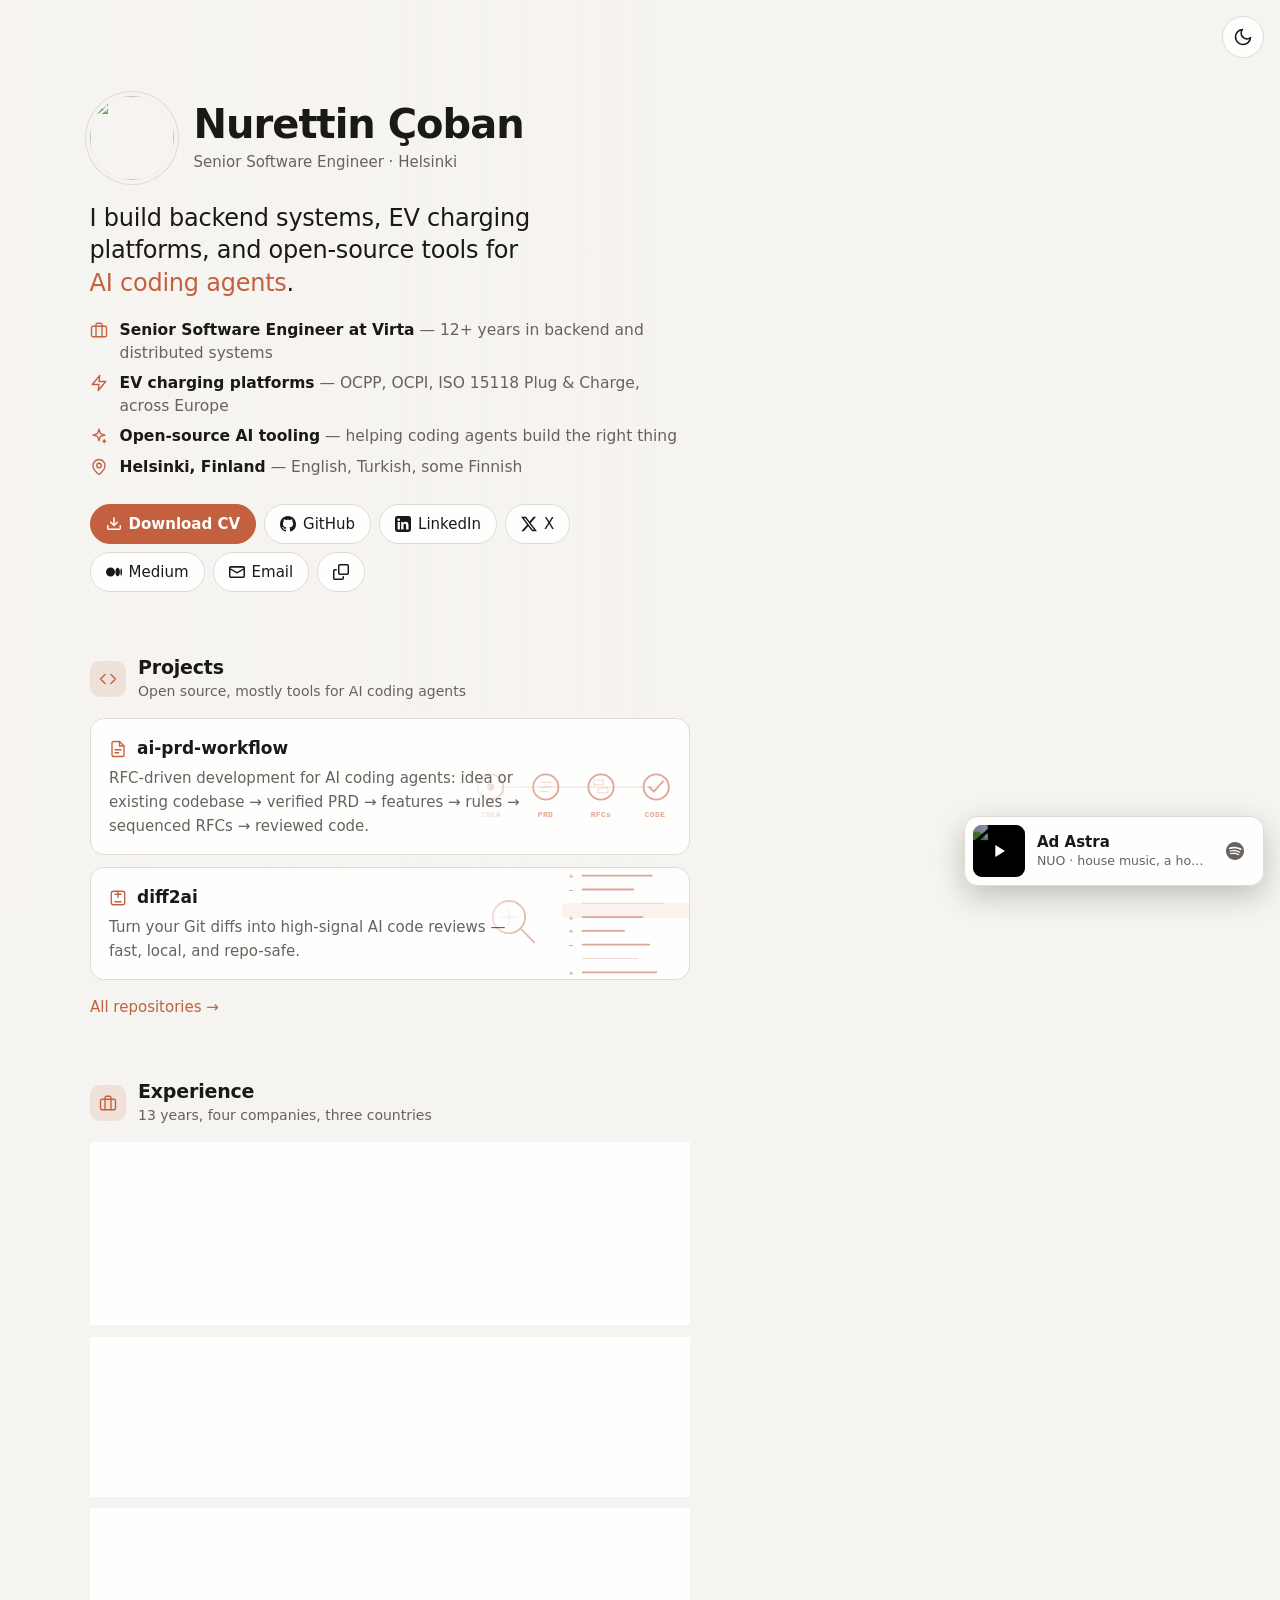
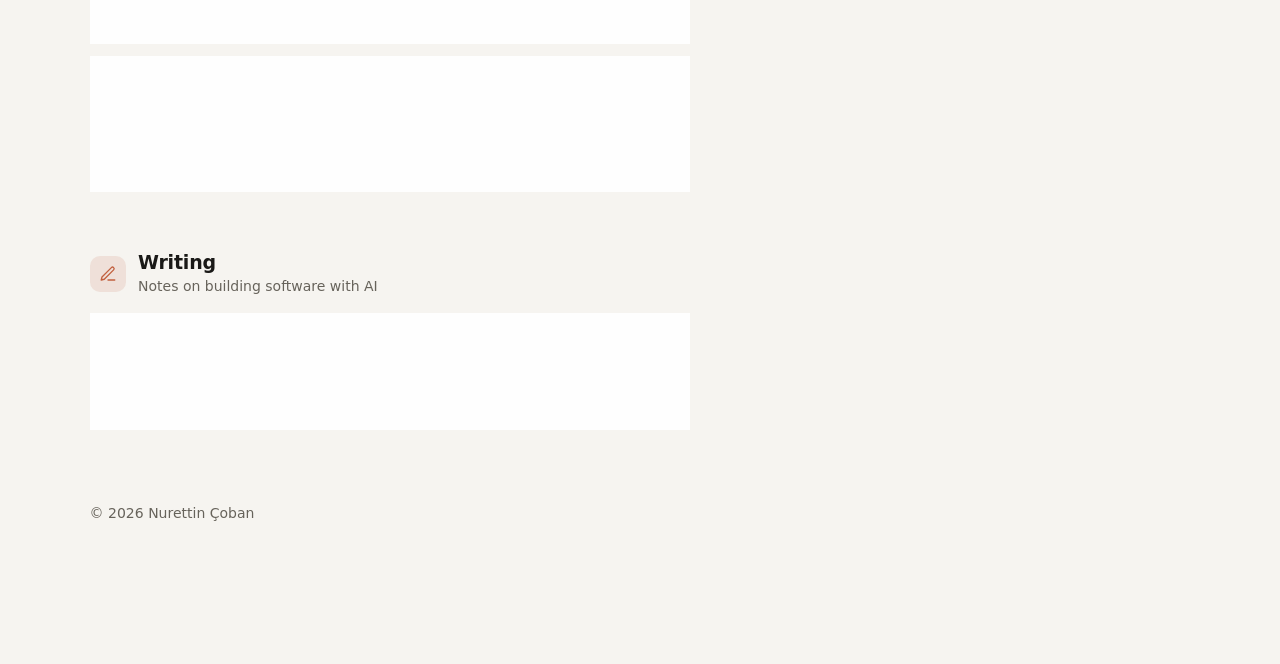
==== index.html @ 4e52c71b "Music becomes a small player fixed at the bottom right The "Off the clock" section leaves the page's" ====
<!doctype html>
<html lang="en">
<head>
<meta charset="utf-8">
<meta name="viewport" content="width=device-width, initial-scale=1">
<title>Nurettin Çoban</title>
<meta name="description" content="Nurettin Çoban, Senior Software Engineer in Helsinki: backend and distributed systems, EV charging platforms, and open-source tools for AI coding agents.">
<link rel="canonical" href="https://nurettincoban.github.io/">
<meta property="og:title" content="Nurettin Çoban">
<meta property="og:description" content="Senior Software Engineer: backend and distributed systems, EV charging platforms, open-source tools for AI coding agents.">
<meta property="og:url" content="https://nurettincoban.github.io/">
<meta property="og:image" content="https://github.com/nurettincoban.png">
<link rel="icon" href="https://github.com/nurettincoban.png">
<script>
  // A saved theme applies before the first paint, so a dark-mode visitor never sees a white flash.
  try { var t = localStorage.getItem('theme'); if (t === 'dark' || t === 'light') document.documentElement.dataset.theme = t; } catch (e) {}
</script>
<link rel="stylesheet" href="assets/css/site.css">
<script type="importmap">
{ "imports": {
  "three": "https://cdn.jsdelivr.net/npm/three@0.170.0/build/three.module.min.js",
  "three/addons/": "https://cdn.jsdelivr.net/npm/three@0.170.0/examples/jsm/"
} }
</script>
<!-- The galaxy's code starts downloading while the page is still being read
     (after the import map, which must come before any module fetch). -->
<link rel="modulepreload" href="https://cdn.jsdelivr.net/npm/three@0.170.0/build/three.module.min.js">
<link rel="modulepreload" href="https://cdn.jsdelivr.net/npm/three@0.170.0/examples/jsm/misc/GPUComputationRenderer.js">
<link rel="modulepreload" href="assets/js/galaxy/index.js">
<link rel="preconnect" href="https://avatars.githubusercontent.com">
<link rel="preconnect" href="https://api.github.com" crossorigin>
</head>
<body>

<!-- Icons, drawn once and used by reference. -->
<svg width="0" height="0" style="position:absolute" aria-hidden="true">
  <symbol id="i-download" viewBox="0 0 16 16"><path d="M2.75 14A1.75 1.75 0 0 1 1 12.25v-2.5a.75.75 0 0 1 1.5 0v2.5c0 .14.11.25.25.25h10.5a.25.25 0 0 0 .25-.25v-2.5a.75.75 0 0 1 1.5 0v2.5A1.75 1.75 0 0 1 13.25 14Z"/><path d="M7.25 7.69V2a.75.75 0 0 1 1.5 0v5.69l1.97-1.97a.75.75 0 1 1 1.06 1.06l-3.25 3.25a.75.75 0 0 1-1.06 0L4.22 6.78a.75.75 0 1 1 1.06-1.06l1.97 1.97Z"/></symbol>
  <symbol id="i-github" viewBox="0 0 16 16"><path d="M8 0c4.42 0 8 3.58 8 8a8.01 8.01 0 0 1-5.45 7.59c-.4.08-.55-.17-.55-.38 0-.27.01-1.13.01-2.2 0-.75-.25-1.23-.54-1.48 1.78-.2 3.65-.88 3.65-3.95 0-.88-.31-1.59-.82-2.15.08-.2.36-1.02-.08-2.12 0 0-.67-.22-2.2.82-.64-.18-1.32-.27-2-.27-.68 0-1.36.09-2 .27-1.53-1.03-2.2-.82-2.2-.82-.44 1.1-.16 1.92-.08 2.12-.51.56-.82 1.28-.82 2.15 0 3.06 1.86 3.75 3.64 3.95-.23.2-.44.55-.51 1.07-.46.21-1.61.55-2.33-.66-.15-.24-.6-.83-1.23-.82-.67.01-.27.38.01.53.34.19.73.9.82 1.13.16.45.68 1.31 2.69.94 0 .67.01 1.3.01 1.49 0 .21-.15.45-.55.38A8 8 0 0 1 0 8c0-4.42 3.58-8 8-8Z"/></symbol>
  <symbol id="i-linkedin" viewBox="0 0 16 16"><path d="M13.6 0H2.4A2.4 2.4 0 0 0 0 2.4v11.2A2.4 2.4 0 0 0 2.4 16h11.2a2.4 2.4 0 0 0 2.4-2.4V2.4A2.4 2.4 0 0 0 13.6 0ZM4.9 13.4H2.6V6h2.3v7.4ZM3.7 5a1.3 1.3 0 1 1 0-2.7 1.3 1.3 0 0 1 0 2.7Zm9.7 8.4h-2.3V9.8c0-.9 0-2-1.2-2s-1.4.9-1.4 1.9v3.7H6.2V6h2.2v1h.1c.3-.6 1.1-1.2 2.2-1.2 2.4 0 2.8 1.6 2.8 3.6v4Z"/></symbol>
  <symbol id="i-x" viewBox="0 0 24 24"><path d="M18.9 1.2h3.7l-8 9.2L24 22.8h-7.4l-5.8-7.6-6.6 7.6H.5l8.6-9.8L0 1.2h7.6l5.2 6.9 6.1-6.9Zm-1.3 19.4h2L6.5 3.3H4.3l13.3 17.3Z"/></symbol>
  <symbol id="i-medium" viewBox="0 0 24 24"><path d="M13.5 12a6.75 6.75 0 1 1-13.5 0 6.75 6.75 0 0 1 13.5 0Zm7.4 0c0 3.5-1.5 6.4-3.4 6.4s-3.4-2.9-3.4-6.4 1.5-6.4 3.4-6.4 3.4 2.9 3.4 6.4ZM24 12c0 3.2-.5 5.7-1.2 5.7s-1.2-2.6-1.2-5.7.5-5.7 1.2-5.7S24 8.8 24 12Z"/></symbol>
  <symbol id="i-spotify" viewBox="0 0 24 24"><path d="M12 0C5.4 0 0 5.4 0 12s5.4 12 12 12 12-5.4 12-12S18.66 0 12 0Zm5.52 17.34c-.24.36-.66.48-1.02.24-2.82-1.74-6.36-2.1-10.56-1.14-.42.12-.78-.18-.9-.54-.12-.42.18-.78.54-.9 4.56-1.02 8.52-.6 11.64 1.32.42.18.48.66.3 1.02Zm1.44-3.3c-.3.42-.84.6-1.26.3-3.24-1.98-8.16-2.58-11.94-1.38-.48.12-1.02-.12-1.14-.6-.12-.48.12-1.02.6-1.14C9.6 9.9 15 10.56 18.72 12.84c.36.18.54.78.24 1.2Zm.12-3.36C15.24 8.4 8.82 8.16 5.16 9.3c-.6.18-1.2-.18-1.38-.72-.18-.6.18-1.2.72-1.38 4.26-1.26 11.28-1.02 15.72 1.62.54.3.72 1.02.42 1.56-.3.42-1.02.6-1.56.3Z"/></symbol>
  <symbol id="i-mail" viewBox="0 0 16 16"><path d="M1.75 2h12.5c.97 0 1.75.78 1.75 1.75v8.5A1.75 1.75 0 0 1 14.25 14H1.75A1.75 1.75 0 0 1 0 12.25v-8.5C0 2.78.78 2 1.75 2ZM1.5 5.81v6.44c0 .14.11.25.25.25h12.5a.25.25 0 0 0 .25-.25V5.81L8.38 9.4a.75.75 0 0 1-.76 0L1.5 5.81Zm13-2.06H1.5v.44l6.5 3.79 6.5-3.79v-.44Z"/></symbol>
  <symbol id="i-copy" viewBox="0 0 16 16"><path d="M0 6.75C0 5.78.78 5 1.75 5h1.5a.75.75 0 0 1 0 1.5h-1.5a.25.25 0 0 0-.25.25v7.5c0 .14.11.25.25.25h7.5a.25.25 0 0 0 .25-.25v-1.5a.75.75 0 0 1 1.5 0v1.5A1.75 1.75 0 0 1 9.25 16h-7.5A1.75 1.75 0 0 1 0 14.25Zm5-5C5 .78 5.78 0 6.75 0h7.5C15.22 0 16 .78 16 1.75v7.5A1.75 1.75 0 0 1 14.25 11h-7.5A1.75 1.75 0 0 1 5 9.25Zm1.75-.25a.25.25 0 0 0-.25.25v7.5c0 .14.11.25.25.25h7.5a.25.25 0 0 0 .25-.25v-7.5a.25.25 0 0 0-.25-.25Z"/></symbol>
  <symbol id="i-briefcase" viewBox="0 0 24 24"><rect x="2" y="7" width="20" height="14" rx="2"/><path d="M16 21V5a2 2 0 0 0-2-2h-4a2 2 0 0 0-2 2v16"/></symbol>
  <symbol id="i-bolt" viewBox="0 0 24 24"><path d="M13 2 3 14h9l-1 8 10-12h-9l1-8z"/></symbol>
  <symbol id="i-sparkle" viewBox="0 0 24 24"><path d="M12 3l1.9 5.8L20 10.7l-6.1 1.9L12 18.5l-1.9-5.9L4 10.7l6.1-1.9z"/><path d="M19 17v4M17 19h4"/></symbol>
  <symbol id="i-pin" viewBox="0 0 24 24"><path d="M20 10c0 6-8 12-8 12s-8-6-8-12a8 8 0 0 1 16 0Z"/><circle cx="12" cy="10" r="3"/></symbol>
  <symbol id="i-note" viewBox="0 0 24 24"><path d="M9 18V5l12-2v13"/><circle cx="6" cy="18" r="3"/><circle cx="18" cy="16" r="3"/></symbol>
  <symbol id="i-code" viewBox="0 0 24 24"><path d="M16 18l6-6-6-6M8 6l-6 6 6 6"/></symbol>
  <symbol id="i-pen" viewBox="0 0 24 24"><path d="M12 20h9"/><path d="M16.5 3.5a2.1 2.1 0 0 1 3 3L7 19l-4 1 1-4Z"/></symbol>
  <symbol id="i-book" viewBox="0 0 24 24"><path d="M4 19.5A2.5 2.5 0 0 1 6.5 17H20V3H6.5A2.5 2.5 0 0 0 4 5.5z"/><path d="M4 19.5A2.5 2.5 0 0 0 6.5 22H20v-5"/></symbol>
  <symbol id="i-doc" viewBox="0 0 24 24"><path d="M14 2H6a2 2 0 0 0-2 2v16a2 2 0 0 0 2 2h12a2 2 0 0 0 2-2V8z"/><path d="M14 2v6h6M8 13h8M8 17h5"/></symbol>
  <symbol id="i-diff" viewBox="0 0 24 24"><path d="M12 3v8M8 7h8M8 17h8"/><rect x="3" y="3" width="18" height="18" rx="3"/></symbol>
  <symbol id="i-bowl" viewBox="0 0 24 24"><path d="M3 11h18M5 11a7 7 0 0 1 14 0M4 15h16M5 15v2a2 2 0 0 0 2 2h10a2 2 0 0 0 2-2v-2"/></symbol>
  <symbol id="i-sun" viewBox="0 0 24 24"><circle cx="12" cy="12" r="4"/><path d="M12 2v2M12 20v2M4.9 4.9l1.4 1.4M17.7 17.7l1.4 1.4M2 12h2M20 12h2M4.9 19.1l1.4-1.4M17.7 6.3l1.4-1.4"/></symbol>
  <symbol id="i-moon" viewBox="0 0 24 24"><path d="M21 12.8A9 9 0 1 1 11.2 3a7 7 0 0 0 9.8 9.8z"/></symbol>
</svg>

<!-- The sky: the galaxy, and the surface you draw on. -->
<div class="sky" id="sky">
  <canvas id="bg" aria-label="A simulated galaxy. Draw in it and it plays Ad Astra."></canvas>
</div>
<div class="veil" aria-hidden="true"></div>

<!-- The dock, fixed at the bottom right: the cue, the sound button, and a small
     player for Ad Astra (a hobby). Its YouTube player opens inside it. -->
<aside class="dock" id="dock" aria-label="Music">
  <div class="hud" id="hud">
    <span class="cue mono" id="hud-cue">draw in the stars</span>
    <button class="sound" id="sound" type="button" aria-pressed="true" aria-label="Mute">
      <svg class="on" viewBox="0 0 24 24" aria-hidden="true"><path d="M11 5 6 9H3v6h3l5 4z"/><path d="M15.5 8.5a5 5 0 0 1 0 7M18.5 5.5a9 9 0 0 1 0 13"/></svg>
      <svg class="off" viewBox="0 0 24 24" aria-hidden="true"><path d="M11 5 6 9H3v6h3l5 4z"/><path d="m16 9 5 6M21 9l-5 6"/></svg>
    </button>
  </div>
  <div class="mini" id="track">
    <button class="cover" id="play" type="button" aria-label="Play Ad Astra by NUO">
      <img src="https://i.ytimg.com/vi/5mYk19IsFmE/hqdefault.jpg" alt="" width="480" height="360" decoding="async">
      <span class="play-icon" aria-hidden="true"><svg viewBox="0 0 24 24"><path d="M8 5.5v13l10.5-6.5z"/></svg></span>
    </button>
    <div class="mini-text">
      <div class="track-title">Ad Astra</div>
      <div class="track-meta">NUO · house music, a hobby</div>
    </div>
    <a class="mini-link" href="https://open.spotify.com/track/0aJGy8y6adeTeD7F0crBIW" target="_blank" rel="noopener" aria-label="Listen on Spotify" title="Listen on Spotify"><svg aria-hidden="true"><use href="#i-spotify"/></svg></a>
    <div class="player" id="player-wrap" hidden><div id="player"></div></div>
  </div>
</aside>

<button class="theme" id="theme" type="button" aria-label="Toggle dark mode">
  <svg class="moon" fill="none" stroke="currentColor" stroke-width="2" stroke-linecap="round" stroke-linejoin="round" aria-hidden="true"><use href="#i-moon"/></svg>
  <svg class="sun" fill="none" stroke="currentColor" stroke-width="2" stroke-linecap="round" aria-hidden="true"><use href="#i-sun"/></svg>
</button>

<main>
  <div class="me rise" style="--i:0">
    <img src="https://avatars.githubusercontent.com/u/5160151?v=4&amp;s=168" alt="" width="84" height="84" fetchpriority="high">
    <div>
      <h1 id="name">Nurettin Çoban</h1>
      <p class="meta">Senior Software Engineer · Helsinki</p>
    </div>
  </div>

  <p class="bio rise" style="--i:1">I build backend systems, EV charging platforms, and open-source tools for <em>AI coding agents</em>.</p>

  <ul class="facts rise" style="--i:2">
    <li class="fact"><svg class="ico" aria-hidden="true"><use href="#i-briefcase"/></svg>
      <div><b>Senior Software Engineer at Virta</b> <span>— 12+ years in backend and distributed systems</span></div></li>
    <li class="fact"><svg class="ico" aria-hidden="true"><use href="#i-bolt"/></svg>
      <div><b>EV charging platforms</b> <span>— OCPP, OCPI, ISO 15118 Plug &amp; Charge, across Europe</span></div></li>
    <li class="fact"><svg class="ico" aria-hidden="true"><use href="#i-sparkle"/></svg>
      <div><b>Open-source AI tooling</b> <span>— helping coding agents build the right thing</span></div></li>
    <li class="fact"><svg class="ico" aria-hidden="true"><use href="#i-pin"/></svg>
      <div><b>Helsinki, Finland</b> <span>— English, Turkish, some Finnish</span></div></li>
  </ul>

  <div class="links rise" style="--i:3">
    <a class="cv" href="cv/nurettin-coban-cv.pdf" download="Nurettin-Coban-CV.pdf"><svg aria-hidden="true"><use href="#i-download"/></svg>Download CV</a>
    <a href="https://github.com/nurettincoban" target="_blank" rel="noopener"><svg aria-hidden="true"><use href="#i-github"/></svg>GitHub</a>
    <a href="https://www.linkedin.com/in/nurettincoban/" target="_blank" rel="noopener"><svg aria-hidden="true"><use href="#i-linkedin"/></svg>LinkedIn</a>
    <a href="https://x.com/thenurettin" target="_blank" rel="noopener"><svg aria-hidden="true"><use href="#i-x"/></svg>X</a>
    <a href="https://medium.com/@nurettinc" target="_blank" rel="noopener"><svg aria-hidden="true"><use href="#i-medium"/></svg>Medium</a>
    <!-- The address is assembled by script, so it is not sitting in the HTML for scrapers. -->
    <a id="email" href="#" data-u="cobannurettin" data-d="gmail.com"><svg aria-hidden="true"><use href="#i-mail"/></svg>Email</a>
    <button id="copy" type="button" aria-label="Copy email address" title="Copy email address"><svg aria-hidden="true"><use href="#i-copy"/></svg><span hidden></span></button>
    <noscript><span class="meta">cobannurettin [at] gmail [dot] com</span></noscript>
  </div>

  <section class="sec rise" style="--i:4">
    <div class="sec-head">
      <span class="sec-ico"><svg class="ico" aria-hidden="true"><use href="#i-code"/></svg></span>
      <div><h2>Projects</h2><p class="sec-sub">Open source, mostly tools for AI coding agents</p></div>
    </div>
    <!-- Shown when GitHub cannot be reached; otherwise replaced by the live list. -->
    <div class="cards" id="projects">
      <a class="card" data-repo="ai-prd-workflow" href="https://github.com/nurettincoban/ai-prd-workflow" target="_blank" rel="noopener">
        <div class="card-head"><svg class="ico" aria-hidden="true"><use href="#i-doc"/></svg><span class="card-name">ai-prd-workflow</span></div>
        <p>RFC-driven development for AI coding agents: idea or existing codebase → verified PRD → features → rules → sequenced RFCs → reviewed code.</p>
      </a>
      <a class="card" data-repo="diff2ai" href="https://github.com/nurettincoban/diff2ai" target="_blank" rel="noopener">
        <div class="card-head"><svg class="ico" aria-hidden="true"><use href="#i-diff"/></svg><span class="card-name">diff2ai</span></div>
        <p>Turn your Git diffs into high-signal AI code reviews — fast, local, and repo-safe.</p>
      </a>
    </div>
    <a class="all" href="https://github.com/nurettincoban?tab=repositories" target="_blank" rel="noopener">All repositories →</a>
  </section>

  <section class="sec rise" style="--i:5">
    <div class="sec-head">
      <span class="sec-ico"><svg class="ico" aria-hidden="true"><use href="#i-briefcase"/></svg></span>
      <div><h2>Experience</h2><p class="sec-sub">13 years, four companies, three countries</p></div>
    </div>
    <!-- Each card plays a small scene of the work done there (styles: .s-* in site.css). -->
    <ol class="jobs">
      <li class="card job">
        <div class="job-text">
          <div class="job-head"><span class="job-co">Virta</span><span class="job-when mono">2020 — now · Helsinki</span></div>
          <div class="job-role"><svg class="ico" aria-hidden="true"><use href="#i-bolt"/></svg>Senior Software Engineer</div>
          <p>The EV charging platform behind thousands of stations across Europe. As Tech Lead &amp; Interim Team Lead (2024–26): ISO 15118 Plug &amp; Charge end to end, and card payments on chargers.</p>
        </div>
        <!-- Energy flows down the cable and the car's battery fills. -->
        <svg class="scene" viewBox="0 0 200 100" aria-hidden="true">
          <rect class="ln" x="14" y="26" width="24" height="56" rx="4"/>
          <rect class="fl s-blink" x="19" y="33" width="14" height="9" rx="1.5"/>
          <path class="ln thin" d="M38 62 C 66 62, 66 84, 96 84 S 128 74, 140 74"/>
          <path class="s-flow" d="M38 62 C 66 62, 66 84, 96 84 S 128 74, 140 74"/>
          <path class="ln" d="M136 78 l7-16 h32 l9 16 h6 v9 h-60 z"/>
          <circle class="ln" cx="150" cy="88" r="5"/><circle class="ln" cx="178" cy="88" r="5"/>
          <rect class="ln" x="146" y="20" width="38" height="18" rx="3"/><rect class="fl" x="184" y="25.5" width="3" height="7" rx="1"/>
          <rect class="fl s-charge" x="149" y="23" width="32" height="12" rx="1.5"/>
        </svg>
      </li>
      <li class="card job">
        <div class="job-text">
          <div class="job-head"><span class="job-co">Devolon</span><span class="job-when mono">2018 — 20 · Estonia</span></div>
          <div class="job-role"><svg class="ico" aria-hidden="true"><use href="#i-bowl"/></svg>Software Engineer</div>
          <p>Led the ordering platform for a Finnish restaurant chain: in-store and takeaway orders, payments, and the kitchen screen.</p>
        </div>
        <!-- Order tickets slide into the kitchen; steam rises. -->
        <svg class="scene" viewBox="0 0 200 100" aria-hidden="true">
          <g class="s-ticket"><rect class="ln" x="20" y="30" width="26" height="34" rx="3"/><path class="ln thin" d="M25 39h16M25 46h12M25 53h14"/></g>
          <g class="s-ticket" style="animation-delay:-1.4s"><rect class="ln" x="20" y="30" width="26" height="34" rx="3"/><path class="ln thin" d="M25 39h16M25 46h12M25 53h14"/></g>
          <g class="s-ticket" style="animation-delay:-2.8s"><rect class="ln" x="20" y="30" width="26" height="34" rx="3"/><path class="ln thin" d="M25 39h16M25 46h12M25 53h14"/></g>
          <path class="ln" d="M146 60 a22 18 0 0 1 44 0 z"/>
          <path class="ln" d="M144 66 h48"/><rect class="fl" x="146" y="69" width="44" height="5" rx="2.5"/>
          <path class="ln" d="M146 78 h44 a4 4 0 0 1-4 6 h-36 a4 4 0 0 1-4-6z"/>
          <path class="ln s-steam" d="M156 36 q-3 -5 0 -10 q3 -5 0 -10"/>
          <path class="ln s-steam" style="animation-delay:-.8s" d="M168 34 q-3 -5 0 -10 q3 -5 0 -10"/>
          <path class="ln s-steam" style="animation-delay:-1.6s" d="M180 36 q-3 -5 0 -10 q3 -5 0 -10"/>
        </svg>
      </li>
      <li class="card job">
        <div class="job-text">
          <div class="job-head"><span class="job-co">Safee Fleet Management</span><span class="job-when mono">2017 — 18</span></div>
          <div class="job-role"><svg class="ico" aria-hidden="true"><use href="#i-pin"/></svg>Software Engineer</div>
          <p>Real-time map dashboards tracking 10,000+ vehicles: routes, live positions, operational monitoring.</p>
        </div>
        <!-- Vehicles drive their routes; a ping marks the one being tracked. -->
        <svg class="scene" viewBox="0 0 200 100" aria-hidden="true">
          <path class="ln thin" d="M10 25h185M10 50h185M10 75h185M40 5v90M80 5v90M120 5v90M160 5v90"/>
          <path class="ln thin" pathLength="100" d="M12 80 C 50 80, 60 30, 100 32 S 150 70, 192 20"/>
          <path class="ln thin" pathLength="100" d="M20 12 C 60 40, 110 10, 130 50 S 170 90, 195 82"/>
          <path class="s-car" pathLength="100" d="M12 80 C 50 80, 60 30, 100 32 S 150 70, 192 20"/>
          <path class="s-car" pathLength="100" style="animation-delay:-3.5s; animation-duration:9s" d="M20 12 C 60 40, 110 10, 130 50 S 170 90, 195 82"/>
          <circle class="fl" cx="100" cy="32" r="3"/><circle class="ln s-ping" cx="100" cy="32" r="5"/>
          <circle class="fl" cx="160" cy="70" r="3"/><circle class="ln s-ping" style="animation-delay:-1s" cx="160" cy="70" r="5"/>
        </svg>
      </li>
      <li class="card job">
        <div class="job-text">
          <div class="job-head"><span class="job-co">Metanet Group</span><span class="job-when mono">2013 — 16 · Gaziantep</span></div>
          <div class="job-role"><svg class="ico" aria-hidden="true"><use href="#i-sun"/></svg>Software Engineer</div>
          <p>Straight out of a high school internship: kiosk apps, enterprise tools, and field software for solar energy teams.</p>
        </div>
        <!-- The sun turns; the panel's cells light up one after another. -->
        <svg class="scene" viewBox="0 0 200 100" aria-hidden="true">
          <g class="s-sun"><circle class="ln" cx="166" cy="24" r="9"/><path class="ln" d="M166 8v-4M166 44v-4M150 24h-4M186 24h-4M154.7 12.7l-2.8-2.8M180.1 38.1l-2.8-2.8M154.7 35.3l-2.8 2.8M180.1 9.9l-2.8 2.8"/></g>
          <g transform="translate(40 52) skewX(-24)">
            <rect class="ln" x="0" y="0" width="112" height="36" rx="2"/>
            <rect class="fl s-cell" x="3" y="3" width="24" height="14"/><rect class="fl s-cell" style="animation-delay:.2s" x="30" y="3" width="24" height="14"/>
            <rect class="fl s-cell" style="animation-delay:.4s" x="57" y="3" width="24" height="14"/><rect class="fl s-cell" style="animation-delay:.6s" x="84" y="3" width="25" height="14"/>
            <rect class="fl s-cell" style="animation-delay:.8s" x="3" y="19" width="24" height="14"/><rect class="fl s-cell" style="animation-delay:1s" x="30" y="19" width="24" height="14"/>
            <rect class="fl s-cell" style="animation-delay:1.2s" x="57" y="19" width="24" height="14"/><rect class="fl s-cell" style="animation-delay:1.4s" x="84" y="19" width="25" height="14"/>
          </g>
          <path class="ln" d="M62 88v8M118 88v8"/>
        </svg>
      </li>
    </ol>
  </section>

  <section class="sec rise" style="--i:6">
    <div class="sec-head">
      <span class="sec-ico"><svg class="ico" aria-hidden="true"><use href="#i-pen"/></svg></span>
      <div><h2>Writing</h2><p class="sec-sub">Notes on building software with AI</p></div>
    </div>
    <div class="cards">
      <a class="card" href="https://medium.com/@nurettinc/the-state-of-agentic-coding-transforming-software-development-with-ai-09c0447c254d" target="_blank" rel="noopener">
        <div class="card-head"><svg class="ico" aria-hidden="true"><use href="#i-book"/></svg><span class="card-name">The State of Agentic Coding: Transforming Software Development with AI</span></div>
        <p>On Medium</p>
      </a>
    </div>
  </section>

  <footer>© <span id="year">2026</span> Nurettin Çoban</footer>
</main>

<script type="module" src="assets/js/main.js"></script>
</body>
</html>
---- assets/css/site.css ----
/* nurettincoban.github.io — all styles.
   Colours are tokens on :root, redefined for dark mode; the galaxy and the overlay
   read --accent and --dot-far from here, so a theme change reaches the stars too. */

:root {
  --bg: #f6f4f0; --text: #1a1917; --muted: #67635b; --border: #e0dbd1;
  --card: rgba(255,255,255,.88); --accent: #c2603f; --dot-far: #5b4bc4;
  color-scheme: light;
}
@media (prefers-color-scheme: dark) {
  :root:not([data-theme="light"]) {
    --bg: #07070a; --text: #eeebe5; --muted: #9a96a0; --border: #26252c;
    --card: rgba(15,14,19,.86); --accent: #ff9a76; --dot-far: #7d6cff;
    color-scheme: dark;
  }
}
:root[data-theme="dark"] {
  --bg: #07070a; --text: #eeebe5; --muted: #9a96a0; --border: #26252c;
  --card: rgba(15,14,19,.86); --accent: #ff9a76; --dot-far: #7d6cff;
  color-scheme: dark;
}
* { box-sizing: border-box; }
body {
  margin: 0; background: var(--bg); color: var(--text);
  font: 17px/1.6 ui-sans-serif, system-ui, -apple-system, "Segoe UI", Roboto, sans-serif;
  -webkit-font-smoothing: antialiased;
}
.mono { font-family: ui-monospace, "SF Mono", "Cascadia Code", Menlo, Consolas, monospace; }
a { color: var(--accent); text-decoration: none; }
a:hover { text-decoration: underline; }
.ico { width: 18px; height: 18px; flex: none; fill: none; stroke: currentColor; stroke-width: 1.8; stroke-linecap: round; stroke-linejoin: round; }

/* ---- the sky: a band at the top on phones, the whole background on wide screens.
   It is the drawing surface; the text sits above it and lets the pointer through
   its empty space, so you can draw between paragraphs and still select words. */
.sky {
  position: absolute; top: 0; left: 0; right: 0; height: 58vh; z-index: 0;
  cursor: crosshair; touch-action: none; user-select: none; -webkit-user-select: none;
}
.sky.off { display: none; }
#bg { position: absolute; inset: 0; width: 100%; height: 100%; display: block; opacity: 0; transition: opacity 1.2s ease; }
#bg.on { opacity: 1; }
.fx { position: fixed; inset: 0; width: 100%; height: 100%; z-index: 4; pointer-events: none; }
.sky::after { content: ""; position: absolute; inset: 0; pointer-events: none; background: linear-gradient(to bottom, transparent 70%, var(--bg)); }
/* ---- the dock: fixed at the bottom right, the cue and sound button over a small
   player. On phones it is a strip along the bottom of the screen. */
.dock {
  position: fixed; right: 16px; bottom: 14px; z-index: 6; width: 300px;
  display: grid; gap: 4px; justify-items: end;
}
.dock.open { width: 380px; }       /* wide enough for YouTube's 200 px minimum player */
.hud { display: flex; align-items: center; gap: 6px; opacity: 0; transition: opacity 1s; }
.hud.on { opacity: 1; }
.cue { font-size: 12.5px; letter-spacing: .05em; color: var(--accent); transition: opacity 1.2s; }
.sound {
  width: 44px; height: 44px; display: grid; place-items: center; padding: 0;
  border: 0; border-radius: 50%; background: none; color: var(--text); cursor: pointer;
  transition: color .2s, transform .2s;
}
.sound:hover { color: var(--accent); transform: scale(1.08); }
.sound svg { width: 24px; height: 24px; fill: none; stroke: currentColor; stroke-width: 1.8; stroke-linecap: round; stroke-linejoin: round; }
.sound .off, .sound[aria-pressed="false"] .on { display: none; }
.sound[aria-pressed="false"] .off { display: block; }
.sound[aria-pressed="false"] { color: var(--muted); }

main { position: relative; z-index: 2; pointer-events: none; max-width: 600px; margin: 0 auto; padding: calc(58vh + 4px) 16px 140px; }
main :is(a, button, p, h1, h2, li, img, .card, .fact, footer, .meta) { pointer-events: auto; }
body.nosky main { padding-top: 96px; }
.veil { display: none; }

@media (min-width: 1000px) {
  .sky { position: fixed; inset: 0; height: auto; }
  .sky::after { display: none; }
  /* Dim the sky under the text column, so the words never compete with the stars. */
  .veil {
    display: block; position: fixed; inset: 0; z-index: 1; pointer-events: none;
    background: linear-gradient(90deg, color-mix(in srgb, var(--bg) 82%, transparent) 0, color-mix(in srgb, var(--bg) 55%, transparent) 36%, transparent 52%);
  }
  main { margin: 0 0 0 max(48px, 7vw); padding: 96px 0 140px; }
}

/* theme switch: the new theme spreads from the button as a circle (View Transitions) */
::view-transition-old(root), ::view-transition-new(root) { animation: none; mix-blend-mode: normal; }
.theme {
  position: fixed; top: 16px; right: 16px; z-index: 5;
  width: 42px; height: 42px; border-radius: 50%; display: grid; place-items: center;
  border: 1px solid var(--border); background: var(--card); color: var(--text); cursor: pointer;
  transition: transform .3s cubic-bezier(.3,1.6,.5,1);
}
.theme:hover { transform: rotate(-20deg) scale(1.08); }
.theme svg { width: 20px; height: 20px; }
.theme .sun { display: none; }
:root[data-theme="dark"] .theme .sun { display: block; }
:root[data-theme="dark"] .theme .moon { display: none; }
@media (prefers-color-scheme: dark) {
  :root:not([data-theme="light"]) .theme .sun { display: block; }
  :root:not([data-theme="light"]) .theme .moon { display: none; }
}

/* ---- intro */
.me { display: flex; align-items: center; gap: 20px; margin-bottom: 22px; }
.me img { width: 84px; height: 84px; border-radius: 50%; flex: none; box-shadow: 0 0 0 4px var(--bg), 0 0 0 5px var(--border); }
h1 { font-size: clamp(30px, 6vw, 40px); line-height: 1.1; letter-spacing: -.025em; margin: 0 0 4px; cursor: default; white-space: nowrap; }
.meta { color: var(--muted); font-size: 15px; margin: 0; }
.bio { font-size: clamp(20px, 3.6vw, 24px); line-height: 1.35; margin: 0 0 20px; max-width: 30ch; letter-spacing: -.01em; }
.bio em { font-style: normal; color: var(--accent); }

/* at a glance: one fact per line, each with an icon, scannable in two seconds */
.facts { list-style: none; margin: 0 0 26px; padding: 0; display: grid; gap: 8px; }
.fact { display: flex; align-items: flex-start; gap: 12px; font-size: 15.5px; line-height: 1.45; }
.fact .ico { margin-top: 2px; color: var(--accent); }
.fact b { font-weight: 600; }
.fact span { color: var(--muted); }

.links { display: flex; flex-wrap: wrap; gap: 8px; margin-bottom: 64px; }
.links a, .links button {
  display: inline-flex; align-items: center; gap: 7px; padding: 7px 15px;
  border: 1px solid var(--border); border-radius: 999px; color: var(--text); font: inherit; font-size: 15px;
  background: var(--card); cursor: pointer; transition: border-color .2s, transform .2s;
}
.links a:hover, .links button:hover { border-color: var(--accent); text-decoration: none; transform: translateY(-2px); }
.links svg { width: 16px; height: 16px; fill: currentColor; }
.links a.cv { background: var(--accent); border-color: var(--accent); color: #fff; font-weight: 600; }
:root[data-theme="dark"] .links a.cv { color: #1a0f0b; }
@media (prefers-color-scheme: dark) { :root:not([data-theme="light"]) .links a.cv { color: #1a0f0b; } }

/* ---- section titles: icon, title, one line saying what is below */
.sec { margin-top: 60px; content-visibility: auto; contain-intrinsic-size: auto 520px; }
.sec-head { display: flex; align-items: center; gap: 12px; margin-bottom: 16px; }
.sec-ico { width: 36px; height: 36px; border-radius: 10px; display: grid; place-items: center; flex: none; color: var(--accent); background: color-mix(in srgb, var(--accent) 13%, transparent); }
h2 { font-size: 19px; letter-spacing: -.01em; margin: 0; line-height: 1.2; }
.sec-sub { margin: 1px 0 0; font-size: 14px; color: var(--muted); }

.cards { display: grid; gap: 12px; perspective: 900px; }
.card {
  contain: layout paint;
  --rx: 0deg; --ry: 0deg; --mx: 50%; --my: 50%;
  position: relative; display: block; padding: 16px 18px; overflow: hidden;
  background: var(--card); border: 1px solid var(--border); border-radius: 14px; color: var(--text);
  transform: rotateX(var(--rx)) rotateY(var(--ry));
  transition: transform .25s ease, border-color .25s;
}
/* a soft light that follows the pointer across the card */
.card::before {
  content: ""; position: absolute; inset: 0; pointer-events: none; opacity: 0; transition: opacity .25s;
  background: radial-gradient(260px circle at var(--mx) var(--my), color-mix(in srgb, var(--accent) 14%, transparent), transparent 70%);
}
a.card:hover { border-color: color-mix(in srgb, var(--accent) 45%, var(--border)); text-decoration: none; }
.card:hover::before { opacity: 1; }
.card-head { display: flex; align-items: center; gap: 10px; }
.card-head .ico { color: var(--accent); }
.card-name { font-weight: 650; }
.card-side { margin-left: auto; color: var(--muted); font-size: 13px; white-space: nowrap; font-variant-numeric: tabular-nums; }
.card p { margin: 4px 0 0; color: var(--muted); font-size: 15px; }
.all { display: inline-block; margin-top: 14px; font-size: 15px; }

/* the Ad Astra player in the dock */
.mini {
  width: 100%; display: grid; grid-template-columns: 52px 1fr auto; align-items: center; gap: 12px;
  padding: 8px 10px 8px 8px; background: var(--card); border: 1px solid var(--border); border-radius: 14px;
  box-shadow: 0 10px 30px color-mix(in srgb, #000 22%, transparent);
}
.cover { position: relative; width: 52px; aspect-ratio: 1; padding: 0; border: 0; border-radius: 9px; overflow: hidden; cursor: pointer; background: #000; }
.cover img { width: 100%; height: 100%; object-fit: cover; transform: scale(1.36); transition: transform .5s ease; display: block; }
.cover:hover img { transform: scale(1.45); }
.play-icon { position: absolute; inset: 0; display: grid; place-items: center; background: radial-gradient(circle, rgba(0,0,0,.1), rgba(0,0,0,.45)); }
.play-icon svg { width: 22px; height: 22px; fill: #fff; filter: drop-shadow(0 1px 4px rgba(0,0,0,.5)); transition: transform .2s; }
.cover:hover .play-icon svg { transform: scale(1.12); }
.mini-text { min-width: 0; line-height: 1.3; }
.track-title { font-size: 15px; font-weight: 650; }
.track-meta { color: var(--muted); font-size: 12.5px; white-space: nowrap; overflow: hidden; text-overflow: ellipsis; }
.mini-link { width: 36px; height: 36px; display: grid; place-items: center; border-radius: 50%; color: var(--muted); }
.mini-link:hover { color: var(--accent); }
.mini-link svg { width: 18px; height: 18px; fill: currentColor; }
.player { grid-column: 1 / -1; aspect-ratio: 16 / 9; min-height: 200px; border-radius: 9px; overflow: hidden; }
.player iframe { width: 100%; height: 100%; border: 0; display: block; }
.mini.playing .cover { animation: pulse calc(60s / 122) ease-out infinite; }
@keyframes pulse { 0% { transform: scale(1.05); } 60%, 100% { transform: scale(1); } }
@media (max-width: 999px) {
  .dock, .dock.open { left: 10px; right: 10px; bottom: 10px; width: auto; }
  main { padding-bottom: 180px; }
}

/* ---- experience: each company card plays a tiny scene of the work done there */
.jobs { list-style: none; margin: 0; padding: 0; display: grid; gap: 12px; }
.job { padding: 16px 18px; min-height: 112px; }
.job-text { position: relative; z-index: 1; max-width: 78%; }
.job-head { display: flex; align-items: baseline; gap: 10px; flex-wrap: wrap; }
.job-co { font-weight: 700; font-size: 17px; }
.job-when { font-size: 12.5px; color: var(--muted); }
.job-role { display: flex; align-items: center; gap: 7px; font-size: 14px; font-weight: 600; margin: 2px 0 4px; }
.job-role .ico { width: 15px; height: 15px; color: var(--accent); }
.job p { margin: 0; font-size: 14.5px; }
.scene {
  position: absolute; right: -4px; top: 50%; width: 44%; max-width: 230px; transform: translateY(-50%);
  color: var(--accent); opacity: .55; pointer-events: none;
  -webkit-mask-image: linear-gradient(90deg, transparent, #000 35%); mask-image: linear-gradient(90deg, transparent, #000 35%);
}
@media (max-width: 520px) { .job-text { max-width: none; } .scene { opacity: .22; width: 62%; } }
.scene .ln { fill: none; stroke: currentColor; stroke-width: 1.6; stroke-linecap: round; stroke-linejoin: round; }
.scene .thin { stroke-width: .8; opacity: .45; }
.scene .fl { fill: currentColor; }
.scene * { animation-play-state: paused; }
.live .scene * { animation-play-state: running; }
.has-scene { min-height: 108px; }
.has-scene > :not(.scene) { position: relative; z-index: 1; max-width: 76%; }
@media (max-width: 520px) { .has-scene > :not(.scene) { max-width: none; } }
.s-lbl { font: 600 7px ui-monospace, Menlo, Consolas, monospace; fill: currentColor; letter-spacing: .04em; }
/* ai-prd-workflow: an idea travels the pipeline and comes out as checked code */
.s-check { stroke-dasharray: 20; animation: tick 7s linear infinite; }
@keyframes tick { 0%, 88% { stroke-dashoffset: 20; } 95%, 100% { stroke-dashoffset: 0; } }
/* diff2ai: a diff scrolls past while a review band reads it */
.s-scroll { animation: scrollup 7s linear infinite; }
@keyframes scrollup { to { transform: translateY(-96px); } }
.s-scan { fill: currentColor; opacity: .14; animation: scan 3.2s ease-in-out infinite; }
@keyframes scan { 50% { transform: translateY(26px); } }
/* any other repository: lines of code being typed */
.s-type { transform-box: fill-box; transform-origin: left center; animation: type 4s steps(14) infinite; }
@keyframes type { 0% { transform: scaleX(0); } 55%, 100% { transform: scaleX(1); } }
/* Virta: energy flows down the cable and the car's battery fills */
.s-flow { fill: none; stroke: currentColor; stroke-width: 3; stroke-linecap: round; stroke-dasharray: 1.5 9; animation: flow .9s linear infinite; }
@keyframes flow { to { stroke-dashoffset: -10.5; } }
.s-charge { transform-box: fill-box; transform-origin: left center; animation: charge 4.5s ease-in-out infinite; }
@keyframes charge { 0% { transform: scaleX(.06); } 80%, 100% { transform: scaleX(1); } }
.s-blink { animation: blink 1.4s steps(2, jump-none) infinite; }
@keyframes blink { 50% { opacity: .25; } }
/* Devolon: order tickets slide into the kitchen; steam rises */
.s-ticket { animation: ticket 4.2s linear infinite; opacity: 0; }
@keyframes ticket { 0% { transform: translateX(0); opacity: 0; } 12%, 78% { opacity: 1; } 100% { transform: translateX(96px); opacity: 0; } }
.s-steam { animation: steam 2.4s ease-in-out infinite; opacity: 0; }
@keyframes steam { 0% { transform: translateY(4px); opacity: 0; } 40% { opacity: .9; } 100% { transform: translateY(-8px); opacity: 0; } }
/* Safee: vehicles drive their routes; a ping marks the one being tracked */
.s-car { fill: none; stroke: currentColor; stroke-width: 6; stroke-linecap: round; stroke-dasharray: .01 100; animation: drive 7s linear infinite; }
@keyframes drive { to { stroke-dashoffset: -100; } }
.s-ping { transform-box: fill-box; transform-origin: center; animation: ping 2s ease-out infinite; }
@keyframes ping { 0% { transform: scale(.3); opacity: .9; } 100% { transform: scale(2.4); opacity: 0; } }
/* Metanet: the sun turns, the panel's cells light up one after another */
.s-sun { transform-box: fill-box; transform-origin: center; animation: spin 14s linear infinite; }
@keyframes spin { to { transform: rotate(360deg); } }
.s-cell { animation: cell 3.2s ease-in-out infinite; opacity: .15; }
@keyframes cell { 0%, 100% { opacity: .15; } 30% { opacity: .85; } }

footer { margin-top: 72px; color: var(--muted); font-size: 14px; }

/* entrance */
.rise { opacity: 0; transform: translateY(12px); animation: rise .8s cubic-bezier(.2,.7,.2,1) forwards; animation-delay: calc(var(--i, 0) * 70ms + 250ms); }
@keyframes rise { to { opacity: 1; transform: none; } }
@media (prefers-reduced-motion: reduce) {
  .rise { animation: none; opacity: 1; transform: none; }
  .card, .theme, .links a, .links button { transition: none; }
  .mini.playing .cover { animation: none; }
  .scene * { animation: none !important; }
  .s-ticket, .s-steam { opacity: 1; }
}
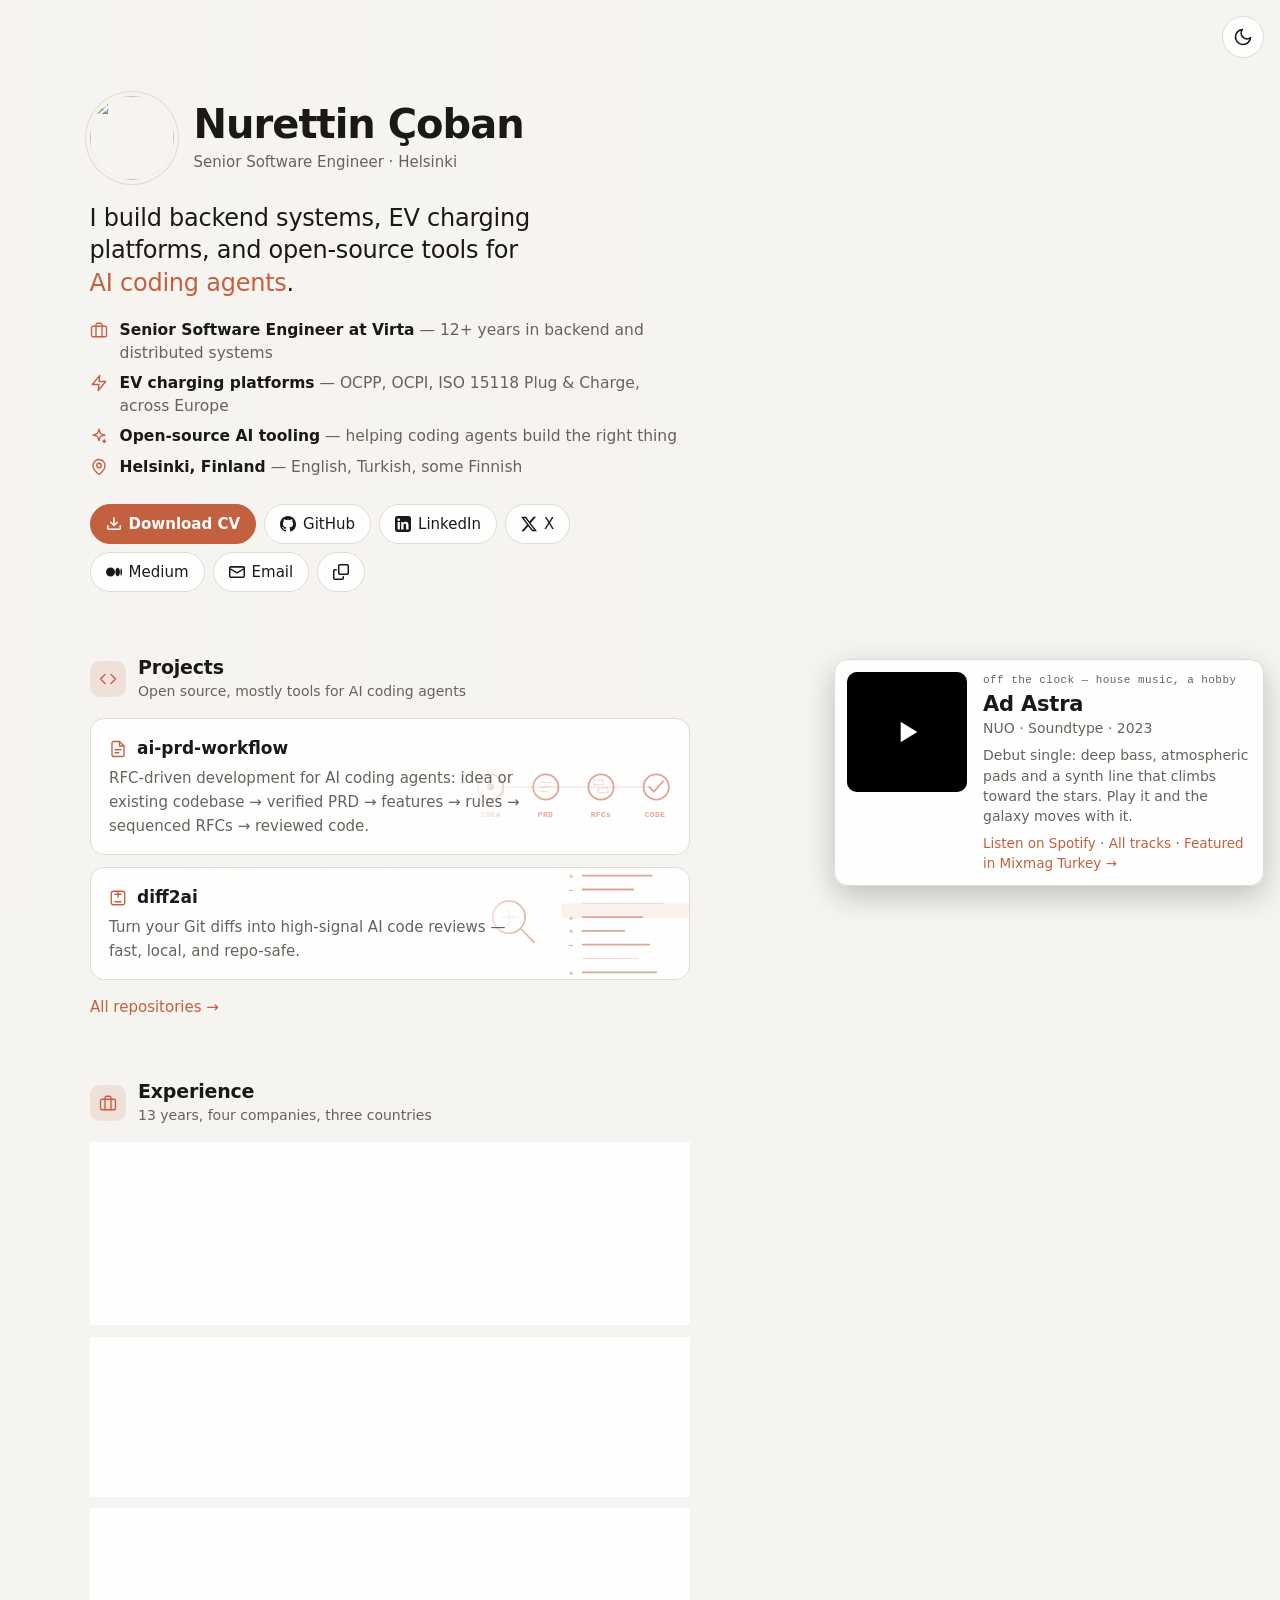
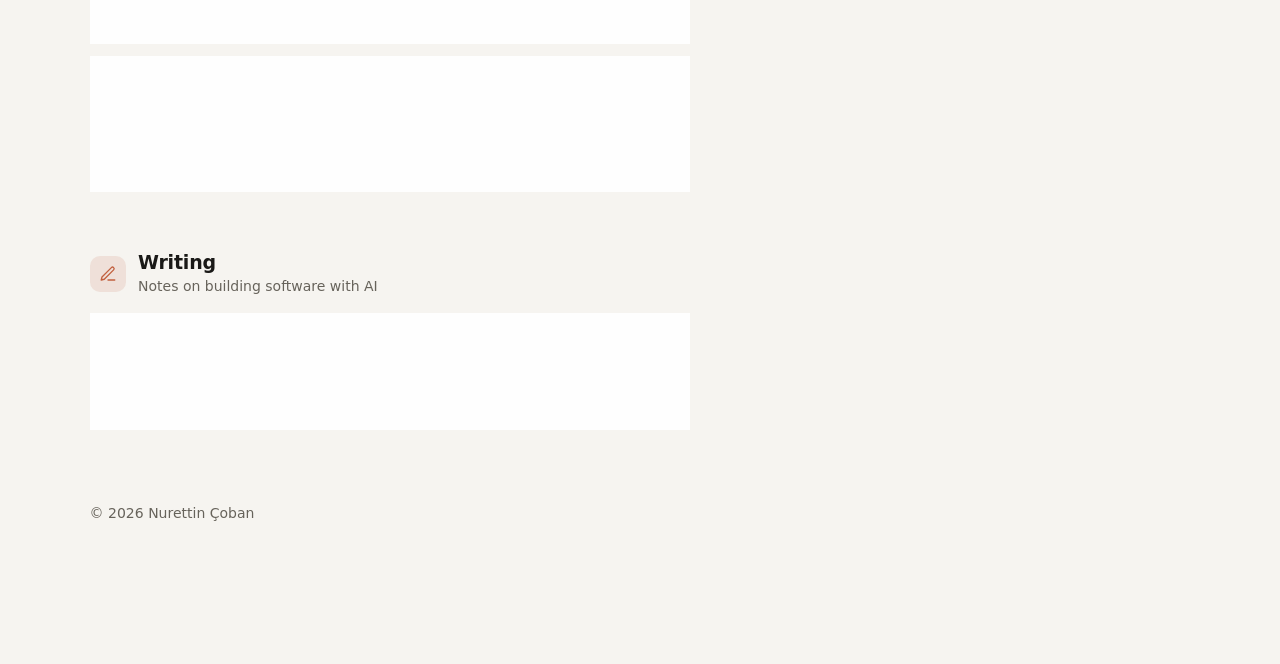
==== commit 8bfaa1d7: "The music card at its full size again, still fixed at the bottom right On wide screens the dock hold" ====
--- a/index.html
+++ b/index.html
@@ -79,8 +79,11 @@
       <span class="play-icon" aria-hidden="true"><svg viewBox="0 0 24 24"><path d="M8 5.5v13l10.5-6.5z"/></svg></span>
     </button>
     <div class="mini-text">
+      <div class="track-label mono">off the clock — house music, a hobby</div>
       <div class="track-title">Ad Astra</div>
-      <div class="track-meta">NUO · house music, a hobby</div>
+      <div class="track-meta">NUO · Soundtype · 2023</div>
+      <p class="desc">Debut single: deep bass, atmospheric pads and a synth line that climbs toward the stars. Play it and the galaxy moves with it.</p>
+      <p class="track-links"><a href="https://open.spotify.com/track/0aJGy8y6adeTeD7F0crBIW" target="_blank" rel="noopener">Listen on Spotify</a> · <a href="https://open.spotify.com/artist/51cQ2Nmn14MVBDEQ7j4gst" target="_blank" rel="noopener">All tracks</a> · <a href="https://mixmag.com.tr/read/nuo-ad-astra-news" target="_blank" rel="noopener">Featured in Mixmag Turkey →</a></p>
     </div>
     <a class="mini-link" href="https://open.spotify.com/track/0aJGy8y6adeTeD7F0crBIW" target="_blank" rel="noopener" aria-label="Listen on Spotify" title="Listen on Spotify"><svg aria-hidden="true"><use href="#i-spotify"/></svg></a>
     <div class="player" id="player-wrap" hidden><div id="player"></div></div>
--- a/assets/css/site.css
+++ b/assets/css/site.css
@@ -45,10 +45,9 @@
 /* ---- the dock: fixed at the bottom right, the cue and sound button over a small
    player. On phones it is a strip along the bottom of the screen. */
 .dock {
-  position: fixed; right: 16px; bottom: 14px; z-index: 6; width: 300px;
+  position: fixed; right: 16px; bottom: 14px; z-index: 6; width: 430px;
   display: grid; gap: 4px; justify-items: end;
 }
-.dock.open { width: 380px; }       /* wide enough for YouTube's 200 px minimum player */
 .hud { display: flex; align-items: center; gap: 6px; opacity: 0; transition: opacity 1s; }
 .hud.on { opacity: 1; }
 .cue { font-size: 12.5px; letter-spacing: .05em; color: var(--accent); transition: opacity 1.2s; }
@@ -154,22 +153,25 @@
 .card p { margin: 4px 0 0; color: var(--muted); font-size: 15px; }
 .all { display: inline-block; margin-top: 14px; font-size: 15px; }
 
-/* the Ad Astra player in the dock */
+/* the Ad Astra card in the dock: the full card on wide screens, a strip on phones */
 .mini {
-  width: 100%; display: grid; grid-template-columns: 52px 1fr auto; align-items: center; gap: 12px;
-  padding: 8px 10px 8px 8px; background: var(--card); border: 1px solid var(--border); border-radius: 14px;
+  width: 100%; display: grid; grid-template-columns: 120px 1fr; align-items: start; gap: 16px;
+  padding: 12px; background: var(--card); border: 1px solid var(--border); border-radius: 14px;
   box-shadow: 0 10px 30px color-mix(in srgb, #000 22%, transparent);
 }
-.cover { position: relative; width: 52px; aspect-ratio: 1; padding: 0; border: 0; border-radius: 9px; overflow: hidden; cursor: pointer; background: #000; }
+.cover { position: relative; width: 120px; aspect-ratio: 1; padding: 0; border: 0; border-radius: 10px; overflow: hidden; cursor: pointer; background: #000; }
 .cover img { width: 100%; height: 100%; object-fit: cover; transform: scale(1.36); transition: transform .5s ease; display: block; }
 .cover:hover img { transform: scale(1.45); }
 .play-icon { position: absolute; inset: 0; display: grid; place-items: center; background: radial-gradient(circle, rgba(0,0,0,.1), rgba(0,0,0,.45)); }
-.play-icon svg { width: 22px; height: 22px; fill: #fff; filter: drop-shadow(0 1px 4px rgba(0,0,0,.5)); transition: transform .2s; }
+.play-icon svg { width: 38px; height: 38px; fill: #fff; filter: drop-shadow(0 2px 8px rgba(0,0,0,.5)); transition: transform .2s; }
 .cover:hover .play-icon svg { transform: scale(1.12); }
-.mini-text { min-width: 0; line-height: 1.3; }
-.track-title { font-size: 15px; font-weight: 650; }
-.track-meta { color: var(--muted); font-size: 12.5px; white-space: nowrap; overflow: hidden; text-overflow: ellipsis; }
-.mini-link { width: 36px; height: 36px; display: grid; place-items: center; border-radius: 50%; color: var(--muted); }
+.mini-text { min-width: 0; }
+.track-label { font-size: 11px; letter-spacing: .04em; color: var(--muted); margin-bottom: 2px; }
+.track-title { font-size: 21px; font-weight: 700; letter-spacing: -.01em; line-height: 1.2; }
+.track-meta { color: var(--muted); font-size: 14px; margin-bottom: 6px; }
+.mini .desc { margin: 0 0 6px; font-size: 14px; line-height: 1.45; color: var(--muted); }
+.track-links { margin: 0; font-size: 13.5px; line-height: 1.5; color: var(--muted); }
+.mini-link { display: none; width: 36px; height: 36px; place-items: center; border-radius: 50%; color: var(--muted); }
 .mini-link:hover { color: var(--accent); }
 .mini-link svg { width: 18px; height: 18px; fill: currentColor; }
 .player { grid-column: 1 / -1; aspect-ratio: 16 / 9; min-height: 200px; border-radius: 9px; overflow: hidden; }
@@ -177,8 +179,15 @@
 .mini.playing .cover { animation: pulse calc(60s / 122) ease-out infinite; }
 @keyframes pulse { 0% { transform: scale(1.05); } 60%, 100% { transform: scale(1); } }
 @media (max-width: 999px) {
-  .dock, .dock.open { left: 10px; right: 10px; bottom: 10px; width: auto; }
+  .dock { left: 10px; right: 10px; bottom: 10px; width: auto; }
   main { padding-bottom: 180px; }
+  .mini { grid-template-columns: 52px 1fr auto; align-items: center; gap: 12px; padding: 8px 10px 8px 8px; }
+  .cover { width: 52px; border-radius: 9px; }
+  .play-icon svg { width: 22px; height: 22px; }
+  .track-title { font-size: 15px; }
+  .track-meta { font-size: 12.5px; margin: 0; }
+  .track-label, .mini .desc, .track-links { display: none; }
+  .mini-link { display: grid; }
 }
 
 /* ---- experience: each company card plays a tiny scene of the work done there */
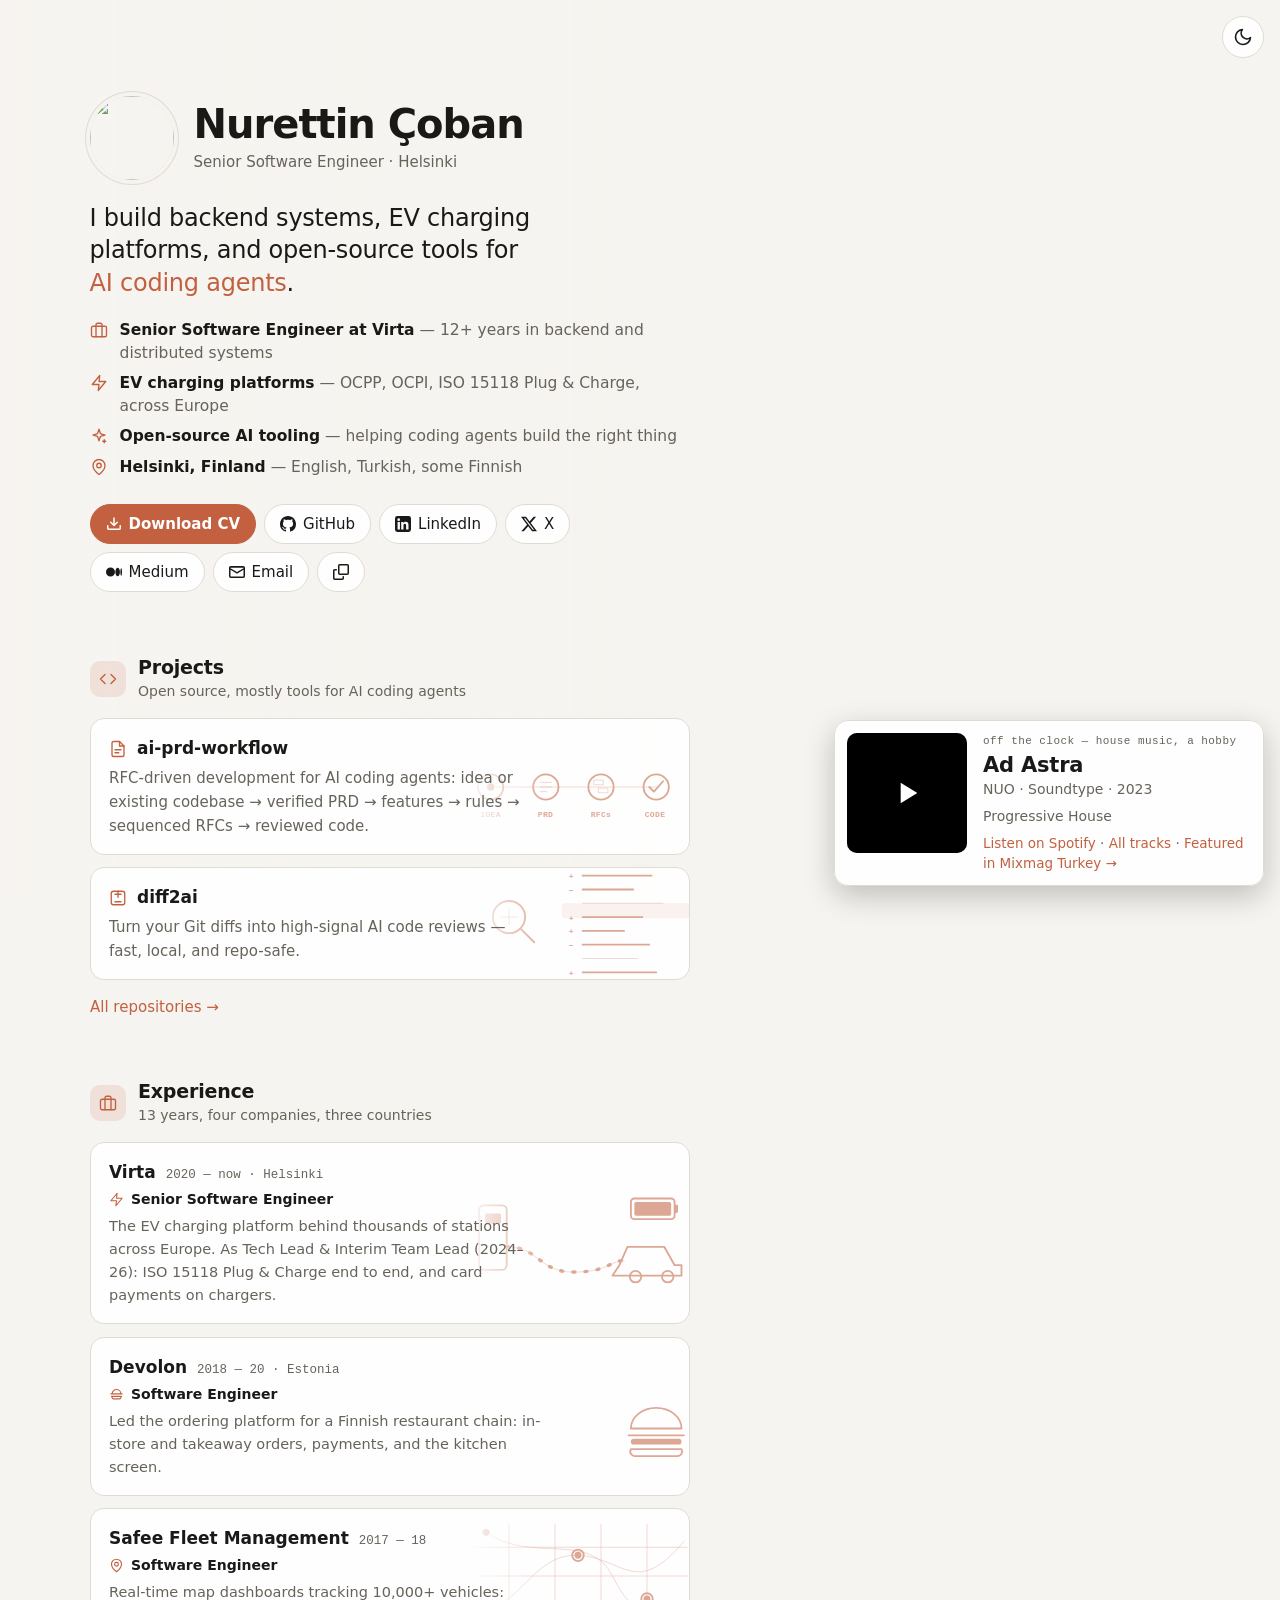
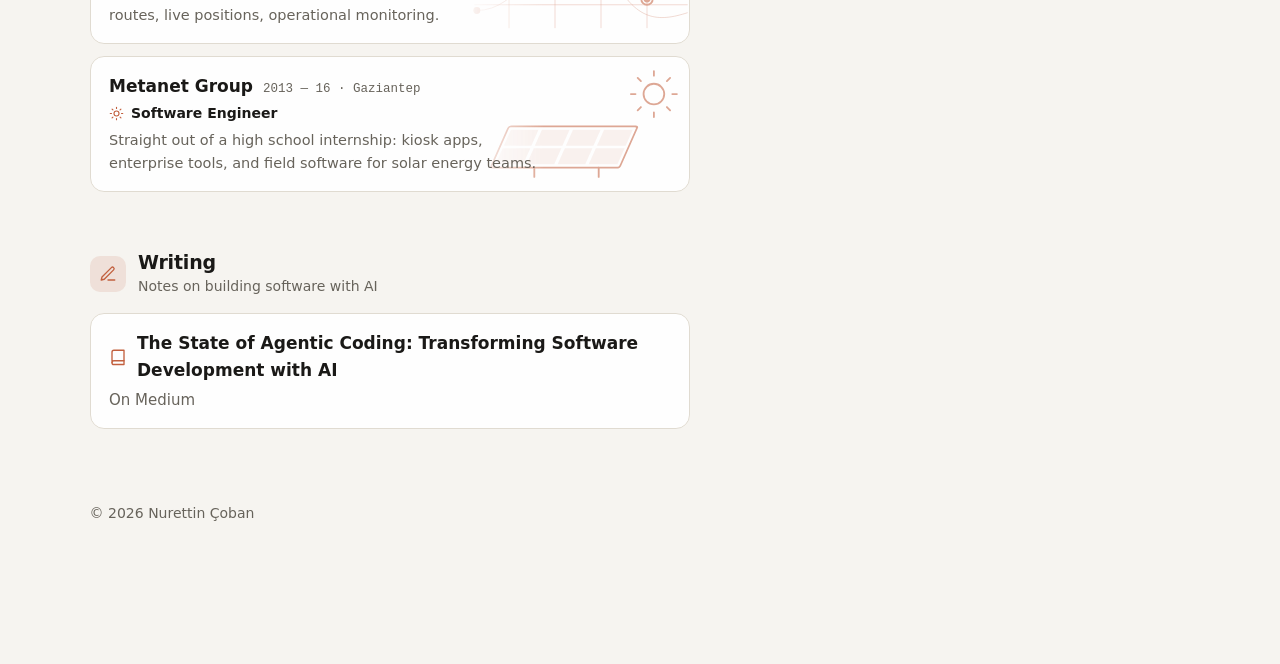
==== commit 63d2a093: "Music card: "Progressive House" in place of the description Co-Authored-By: Claude Opus 5.5 <noreply" ====
--- a/index.html
+++ b/index.html
@@ -82,7 +82,7 @@
       <div class="track-label mono">off the clock — house music, a hobby</div>
       <div class="track-title">Ad Astra</div>
       <div class="track-meta">NUO · Soundtype · 2023</div>
-      <p class="desc">Debut single: deep bass, atmospheric pads and a synth line that climbs toward the stars. Play it and the galaxy moves with it.</p>
+      <p class="desc">Progressive House</p>
       <p class="track-links"><a href="https://open.spotify.com/track/0aJGy8y6adeTeD7F0crBIW" target="_blank" rel="noopener">Listen on Spotify</a> · <a href="https://open.spotify.com/artist/51cQ2Nmn14MVBDEQ7j4gst" target="_blank" rel="noopener">All tracks</a> · <a href="https://mixmag.com.tr/read/nuo-ad-astra-news" target="_blank" rel="noopener">Featured in Mixmag Turkey →</a></p>
     </div>
     <a class="mini-link" href="https://open.spotify.com/track/0aJGy8y6adeTeD7F0crBIW" target="_blank" rel="noopener" aria-label="Listen on Spotify" title="Listen on Spotify"><svg aria-hidden="true"><use href="#i-spotify"/></svg></a>
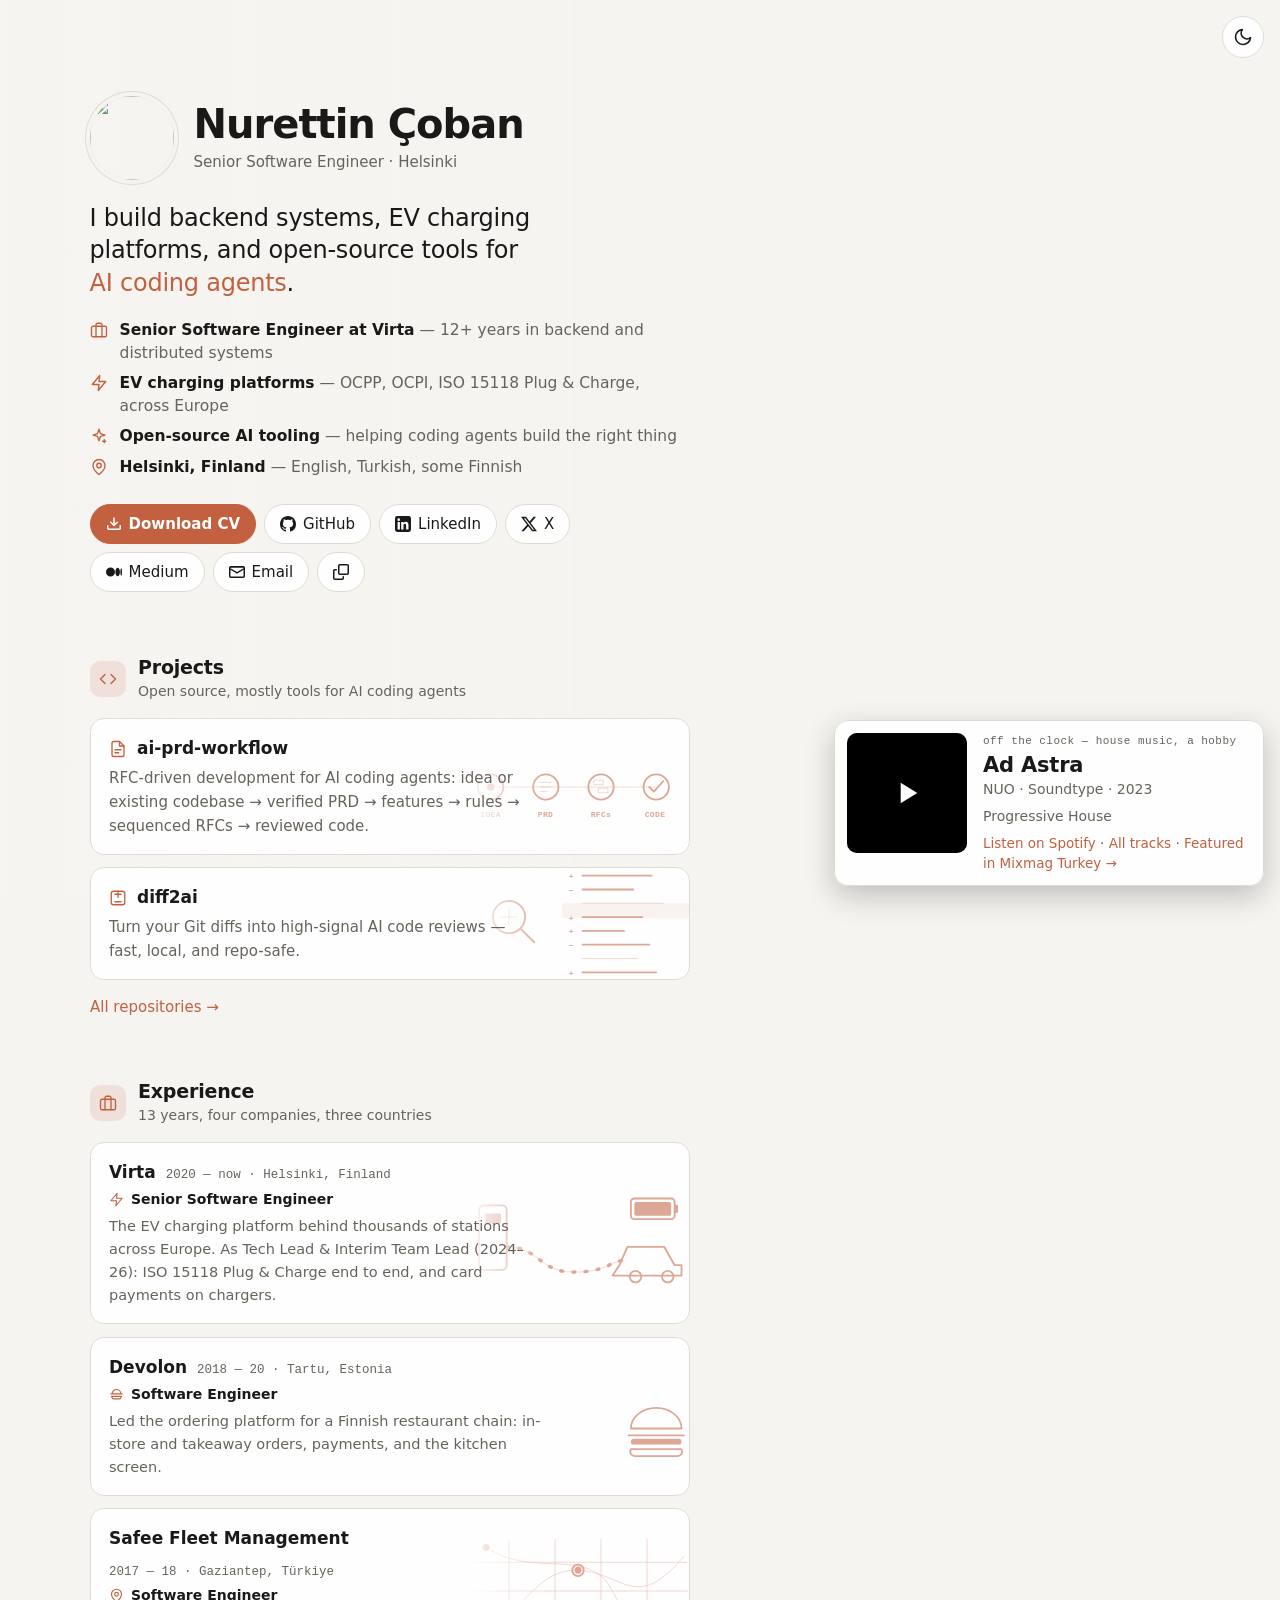
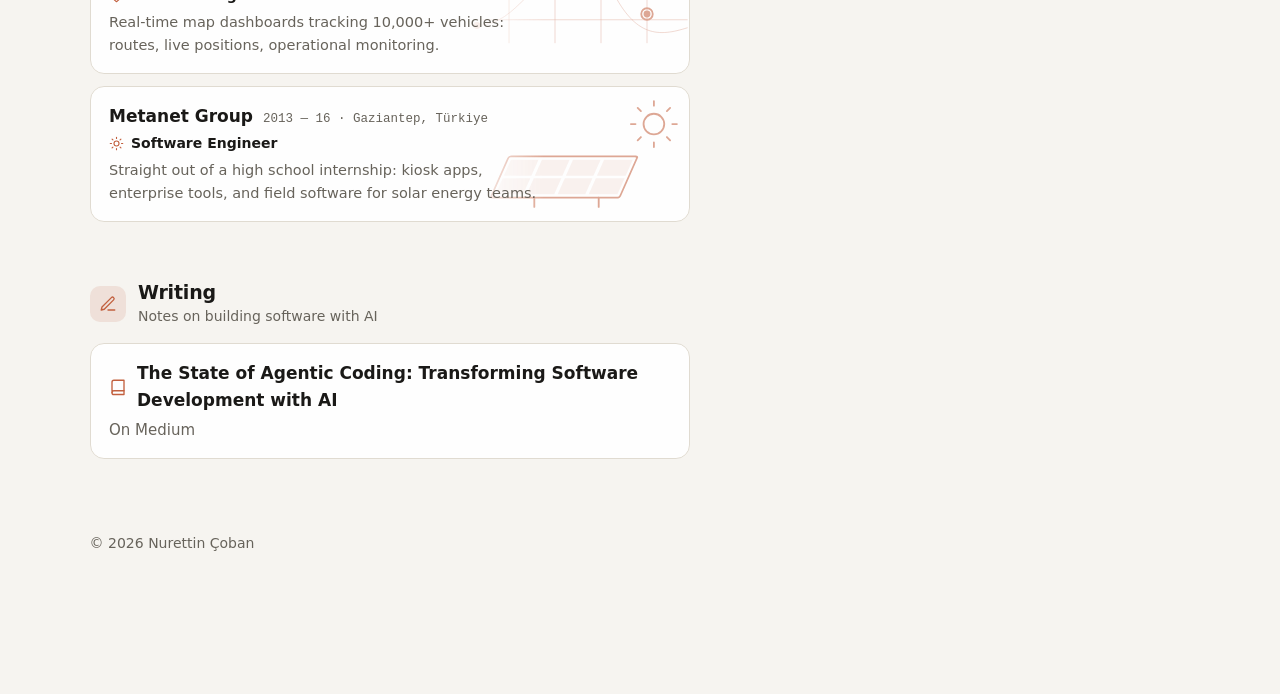
==== commit d6e20118: "Experience: a city and country for every job Virta, Helsinki, Finland; Devolon, Tartu, Estonia; Safe" ====
--- a/index.html
+++ b/index.html
@@ -157,7 +157,7 @@
     <ol class="jobs">
       <li class="card job">
         <div class="job-text">
-          <div class="job-head"><span class="job-co">Virta</span><span class="job-when mono">2020 — now · Helsinki</span></div>
+          <div class="job-head"><span class="job-co">Virta</span><span class="job-when mono">2020 — now · Helsinki, Finland</span></div>
           <div class="job-role"><svg class="ico" aria-hidden="true"><use href="#i-bolt"/></svg>Senior Software Engineer</div>
           <p>The EV charging platform behind thousands of stations across Europe. As Tech Lead &amp; Interim Team Lead (2024–26): ISO 15118 Plug &amp; Charge end to end, and card payments on chargers.</p>
         </div>
@@ -175,7 +175,7 @@
       </li>
       <li class="card job">
         <div class="job-text">
-          <div class="job-head"><span class="job-co">Devolon</span><span class="job-when mono">2018 — 20 · Estonia</span></div>
+          <div class="job-head"><span class="job-co">Devolon</span><span class="job-when mono">2018 — 20 · Tartu, Estonia</span></div>
           <div class="job-role"><svg class="ico" aria-hidden="true"><use href="#i-bowl"/></svg>Software Engineer</div>
           <p>Led the ordering platform for a Finnish restaurant chain: in-store and takeaway orders, payments, and the kitchen screen.</p>
         </div>
@@ -194,7 +194,7 @@
       </li>
       <li class="card job">
         <div class="job-text">
-          <div class="job-head"><span class="job-co">Safee Fleet Management</span><span class="job-when mono">2017 — 18</span></div>
+          <div class="job-head"><span class="job-co">Safee Fleet Management</span><span class="job-when mono">2017 — 18 · Gaziantep, Türkiye</span></div>
           <div class="job-role"><svg class="ico" aria-hidden="true"><use href="#i-pin"/></svg>Software Engineer</div>
           <p>Real-time map dashboards tracking 10,000+ vehicles: routes, live positions, operational monitoring.</p>
         </div>
@@ -211,7 +211,7 @@
       </li>
       <li class="card job">
         <div class="job-text">
-          <div class="job-head"><span class="job-co">Metanet Group</span><span class="job-when mono">2013 — 16 · Gaziantep</span></div>
+          <div class="job-head"><span class="job-co">Metanet Group</span><span class="job-when mono">2013 — 16 · Gaziantep, Türkiye</span></div>
           <div class="job-role"><svg class="ico" aria-hidden="true"><use href="#i-sun"/></svg>Software Engineer</div>
           <p>Straight out of a high school internship: kiosk apps, enterprise tools, and field software for solar energy teams.</p>
         </div>
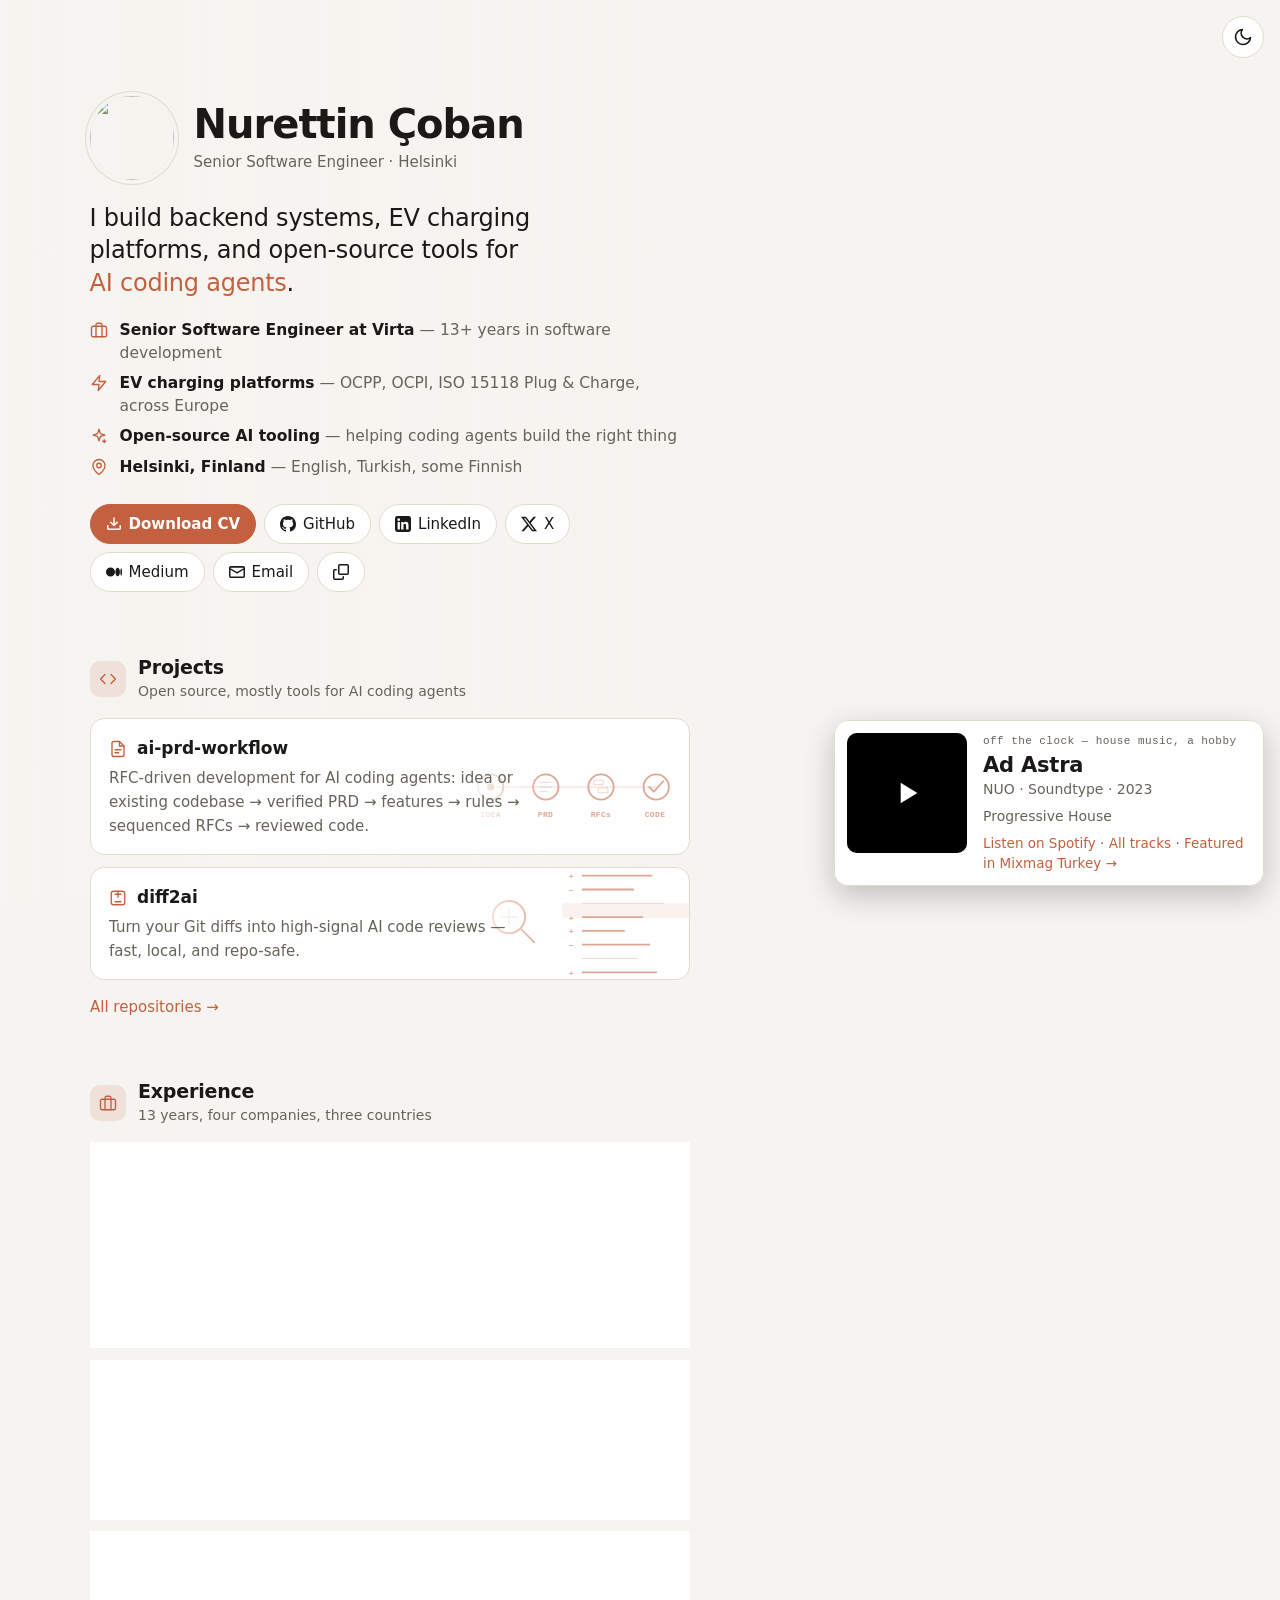
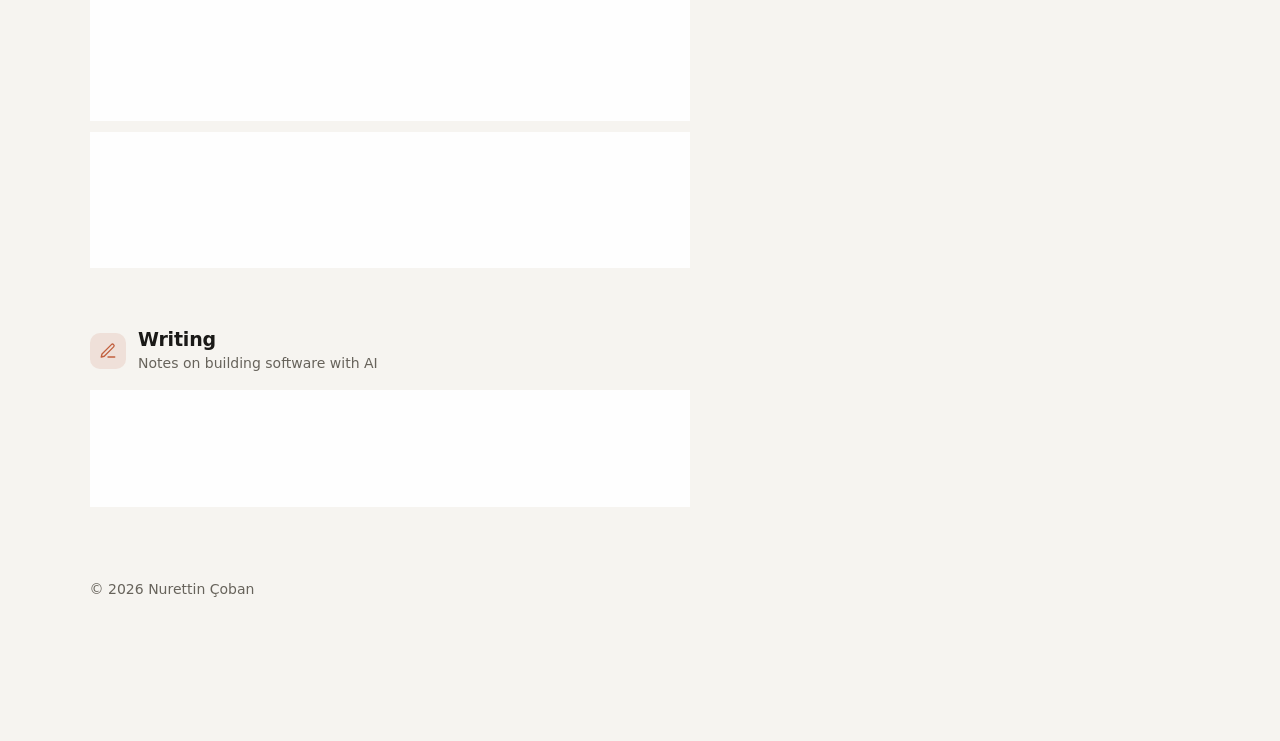
==== commit bfff681e: "Refresh CV content and match the portfolio theme" ====
--- a/index.html
+++ b/index.html
@@ -108,7 +108,7 @@
 
   <ul class="facts rise" style="--i:2">
     <li class="fact"><svg class="ico" aria-hidden="true"><use href="#i-briefcase"/></svg>
-      <div><b>Senior Software Engineer at Virta</b> <span>— 12+ years in backend and distributed systems</span></div></li>
+      <div><b>Senior Software Engineer at Virta</b> <span>— 13+ years in software development</span></div></li>
     <li class="fact"><svg class="ico" aria-hidden="true"><use href="#i-bolt"/></svg>
       <div><b>EV charging platforms</b> <span>— OCPP, OCPI, ISO 15118 Plug &amp; Charge, across Europe</span></div></li>
     <li class="fact"><svg class="ico" aria-hidden="true"><use href="#i-sparkle"/></svg>
@@ -159,7 +159,7 @@
         <div class="job-text">
           <div class="job-head"><span class="job-co">Virta</span><span class="job-when mono">2020 — now · Helsinki, Finland</span></div>
           <div class="job-role"><svg class="ico" aria-hidden="true"><use href="#i-bolt"/></svg>Senior Software Engineer</div>
-          <p>The EV charging platform behind thousands of stations across Europe. As Tech Lead &amp; Interim Team Lead (2024–26): ISO 15118 Plug &amp; Charge end to end, and card payments on chargers.</p>
+          <p>Backend architecture, EV charging, and payments. Previously Tech Lead, then Engineering Team Lead (2024–26): primary backend ownership of ISO 15118 Plug &amp; Charge, and payment-terminal designs extended by other engineers.</p>
         </div>
         <!-- Energy flows down the cable and the car's battery fills. -->
         <svg class="scene" viewBox="0 0 200 100" aria-hidden="true">
@@ -196,7 +196,7 @@
         <div class="job-text">
           <div class="job-head"><span class="job-co">Safee Fleet Management</span><span class="job-when mono">2017 — 18 · Gaziantep, Türkiye</span></div>
           <div class="job-role"><svg class="ico" aria-hidden="true"><use href="#i-pin"/></svg>Software Engineer</div>
-          <p>Real-time map dashboards tracking 10,000+ vehicles: routes, live positions, operational monitoring.</p>
+          <p>Frontend development at a fleet-tracking startup: JSF/PrimeFaces interfaces and real-time map dashboards, with Java and mobile contributions.</p>
         </div>
         <!-- Vehicles drive their routes; a ping marks the one being tracked. -->
         <svg class="scene" viewBox="0 0 200 100" aria-hidden="true">
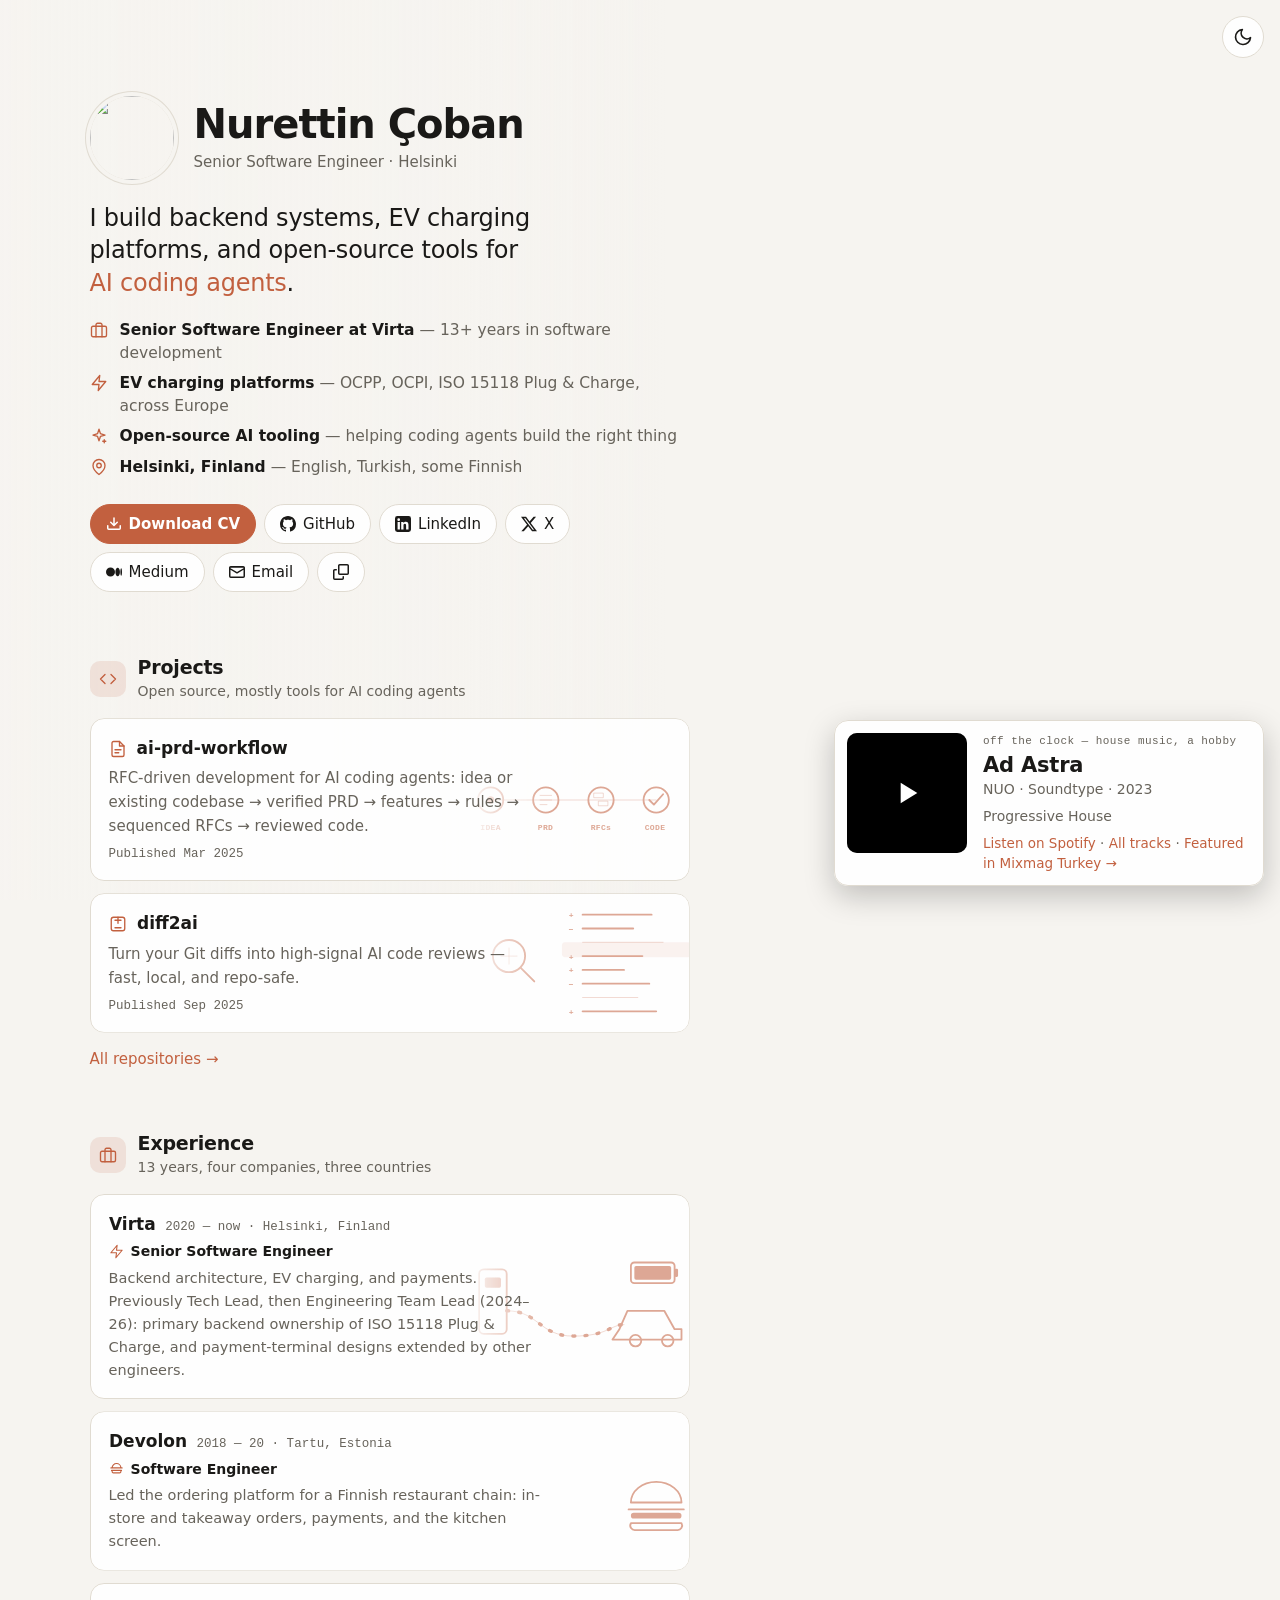
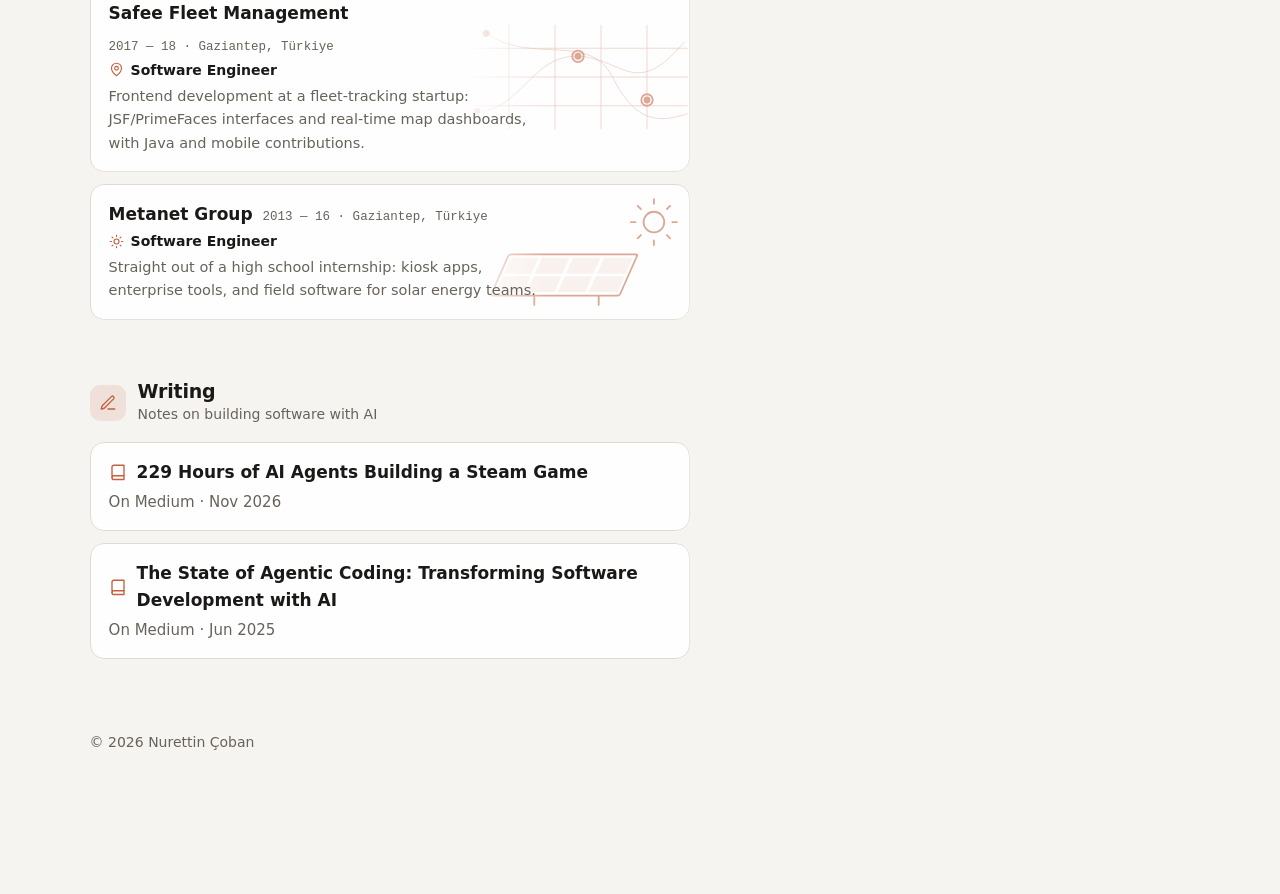
==== commit ad0175ba: "A drone swarm builds the page; two projects with their dates; a new article - The swarm flies in and" ====
--- a/index.html
+++ b/index.html
@@ -14,6 +14,12 @@
 <script>
   // A saved theme applies before the first paint, so a dark-mode visitor never sees a white flash.
   try { var t = localStorage.getItem('theme'); if (t === 'dark' || t === 'light') document.documentElement.dataset.theme = t; } catch (e) {}
+  // A drone swarm builds the page (assets/js/swarm.js). Until it reaches a block, the
+  // block is held back; after three seconds everything shows, script or not.
+  if (!matchMedia('(prefers-reduced-motion: reduce)').matches) {
+    document.documentElement.classList.add('build');
+    setTimeout(function () { document.documentElement.classList.add('done'); }, 3000);
+  }
 </script>
 <link rel="stylesheet" href="assets/css/site.css">
 <script type="importmap">
@@ -139,10 +145,12 @@
       <a class="card" data-repo="ai-prd-workflow" href="https://github.com/nurettincoban/ai-prd-workflow" target="_blank" rel="noopener">
         <div class="card-head"><svg class="ico" aria-hidden="true"><use href="#i-doc"/></svg><span class="card-name">ai-prd-workflow</span></div>
         <p>RFC-driven development for AI coding agents: idea or existing codebase → verified PRD → features → rules → sequenced RFCs → reviewed code.</p>
+        <span class="card-date mono">Published Mar 2025</span>
       </a>
       <a class="card" data-repo="diff2ai" href="https://github.com/nurettincoban/diff2ai" target="_blank" rel="noopener">
         <div class="card-head"><svg class="ico" aria-hidden="true"><use href="#i-diff"/></svg><span class="card-name">diff2ai</span></div>
         <p>Turn your Git diffs into high-signal AI code reviews — fast, local, and repo-safe.</p>
+        <span class="card-date mono">Published Sep 2025</span>
       </a>
     </div>
     <a class="all" href="https://github.com/nurettincoban?tab=repositories" target="_blank" rel="noopener">All repositories →</a>
@@ -237,9 +245,13 @@
       <div><h2>Writing</h2><p class="sec-sub">Notes on building software with AI</p></div>
     </div>
     <div class="cards">
+      <a class="card" href="https://medium.com/@nurettinc/229-hours-of-ai-agents-building-a-steam-game-3b8decd52227" target="_blank" rel="noopener">
+        <div class="card-head"><svg class="ico" aria-hidden="true"><use href="#i-book"/></svg><span class="card-name">229 Hours of AI Agents Building a Steam Game</span></div>
+        <p>On Medium · Nov 2026</p>
+      </a>
       <a class="card" href="https://medium.com/@nurettinc/the-state-of-agentic-coding-transforming-software-development-with-ai-09c0447c254d" target="_blank" rel="noopener">
         <div class="card-head"><svg class="ico" aria-hidden="true"><use href="#i-book"/></svg><span class="card-name">The State of Agentic Coding: Transforming Software Development with AI</span></div>
-        <p>On Medium</p>
+        <p>On Medium · Jun 2025</p>
       </a>
     </div>
   </section>
--- a/assets/css/site.css
+++ b/assets/css/site.css
@@ -124,7 +124,7 @@
 @media (prefers-color-scheme: dark) { :root:not([data-theme="light"]) .links a.cv { color: #1a0f0b; } }
 
 /* ---- section titles: icon, title, one line saying what is below */
-.sec { margin-top: 60px; content-visibility: auto; contain-intrinsic-size: auto 520px; }
+.sec { margin-top: 60px; }
 .sec-head { display: flex; align-items: center; gap: 12px; margin-bottom: 16px; }
 .sec-ico { width: 36px; height: 36px; border-radius: 10px; display: grid; place-items: center; flex: none; color: var(--accent); background: color-mix(in srgb, var(--accent) 13%, transparent); }
 h2 { font-size: 19px; letter-spacing: -.01em; margin: 0; line-height: 1.2; }
@@ -132,7 +132,9 @@
 
 .cards { display: grid; gap: 12px; perspective: 900px; }
 .card {
-  contain: layout paint;
+  /* clip-path, not overflow alone: while a card tilts, Chrome stops rounding the
+     clip of its glow and scene, and the card shows a square corner. */
+  clip-path: inset(0 round 14px);
   --rx: 0deg; --ry: 0deg; --mx: 50%; --my: 50%;
   position: relative; display: block; padding: 16px 18px; overflow: hidden;
   background: var(--card); border: 1px solid var(--border); border-radius: 14px; color: var(--text);
@@ -151,6 +153,7 @@
 .card-name { font-weight: 650; }
 .card-side { margin-left: auto; color: var(--muted); font-size: 13px; white-space: nowrap; font-variant-numeric: tabular-nums; }
 .card p { margin: 4px 0 0; color: var(--muted); font-size: 15px; }
+.card-date { display: block; margin-top: 6px; font-size: 12.5px; color: var(--muted); }
 .all { display: inline-block; margin-top: 14px; font-size: 15px; }
 
 /* the Ad Astra card in the dock: the full card on wide screens, a strip on phones */
@@ -251,7 +254,11 @@
 
 footer { margin-top: 72px; color: var(--muted); font-size: 14px; }
 
-/* entrance */
+/* entrance: built by the drone swarm (swarm.js); without it, each block rises in */
+.build .rise { animation: none; opacity: 1; transform: none; }
+.build:not(.done) .rise:not(.built) { clip-path: inset(0 100% 0 0); }
+.swarm { position: fixed; inset: 0; width: 100%; height: 100%; z-index: 7; pointer-events: none; }
+
 .rise { opacity: 0; transform: translateY(12px); animation: rise .8s cubic-bezier(.2,.7,.2,1) forwards; animation-delay: calc(var(--i, 0) * 70ms + 250ms); }
 @keyframes rise { to { opacity: 1; transform: none; } }
 @media (prefers-reduced-motion: reduce) {
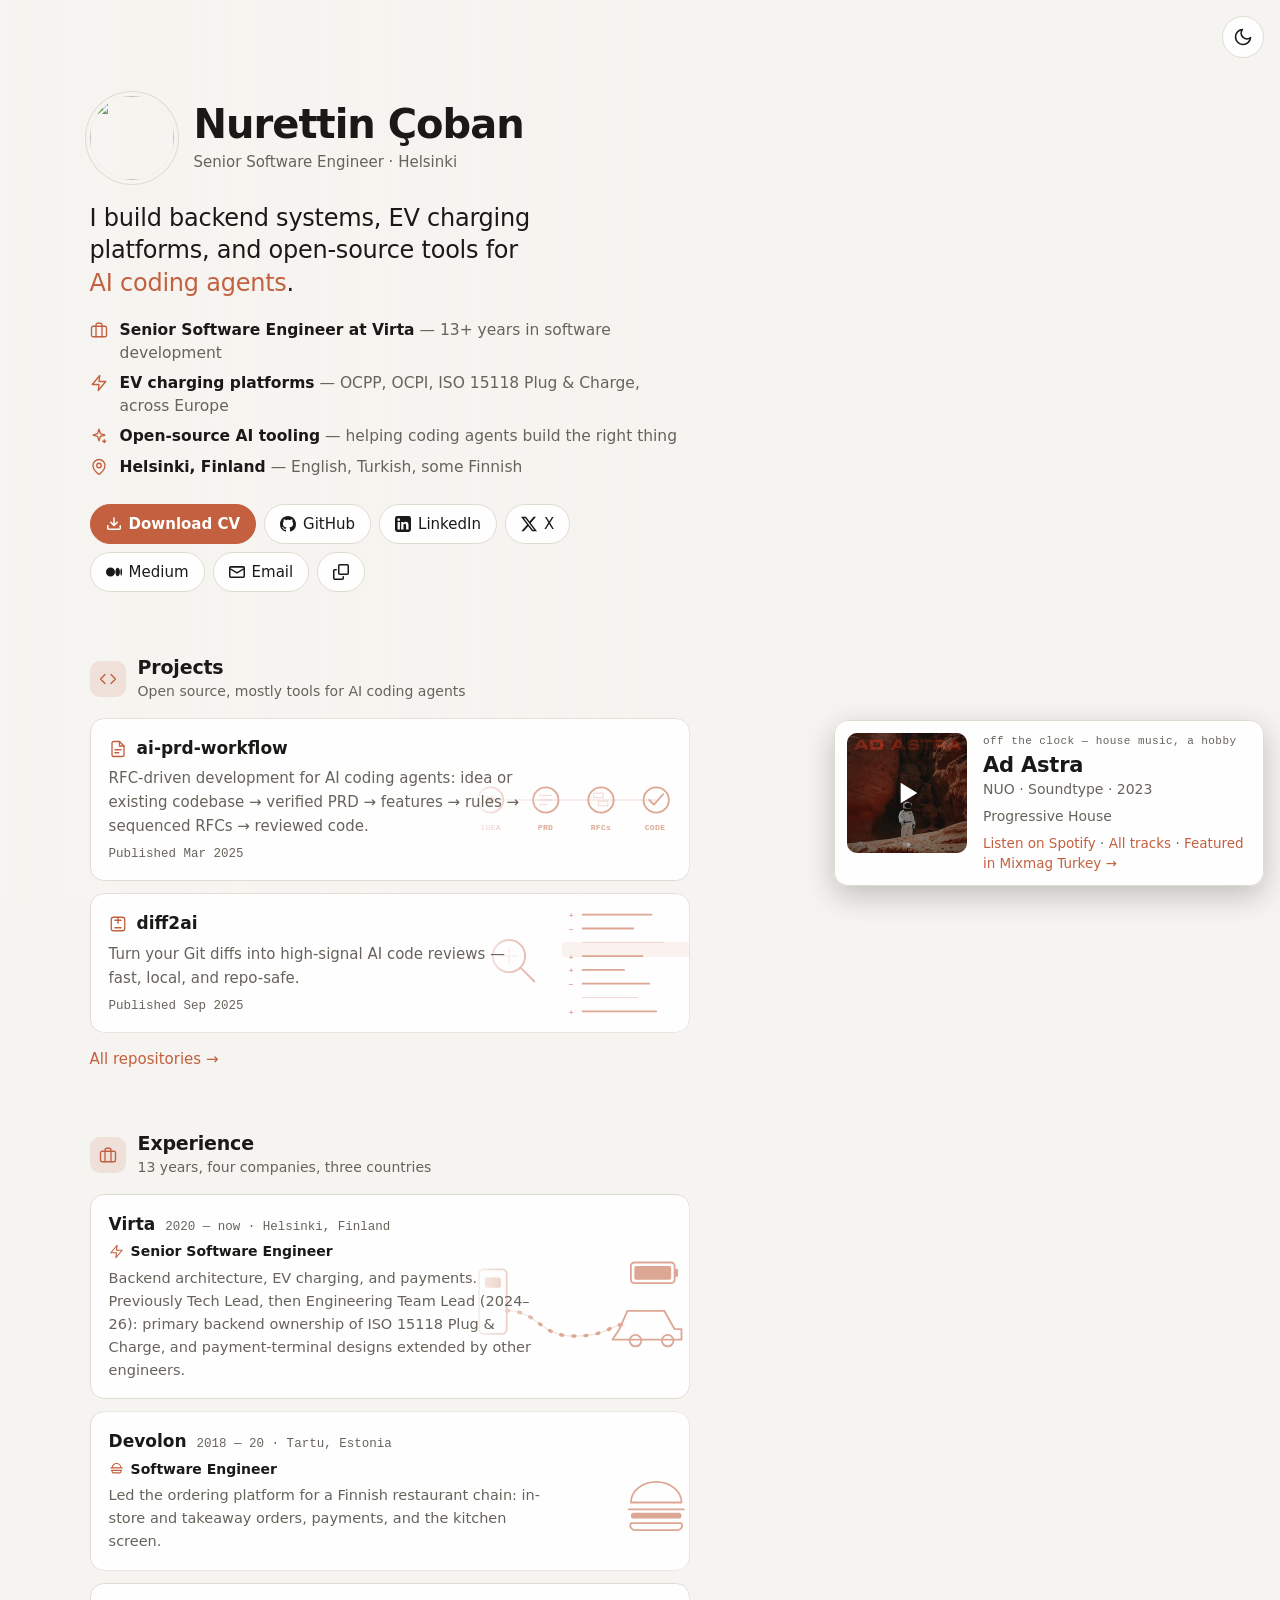
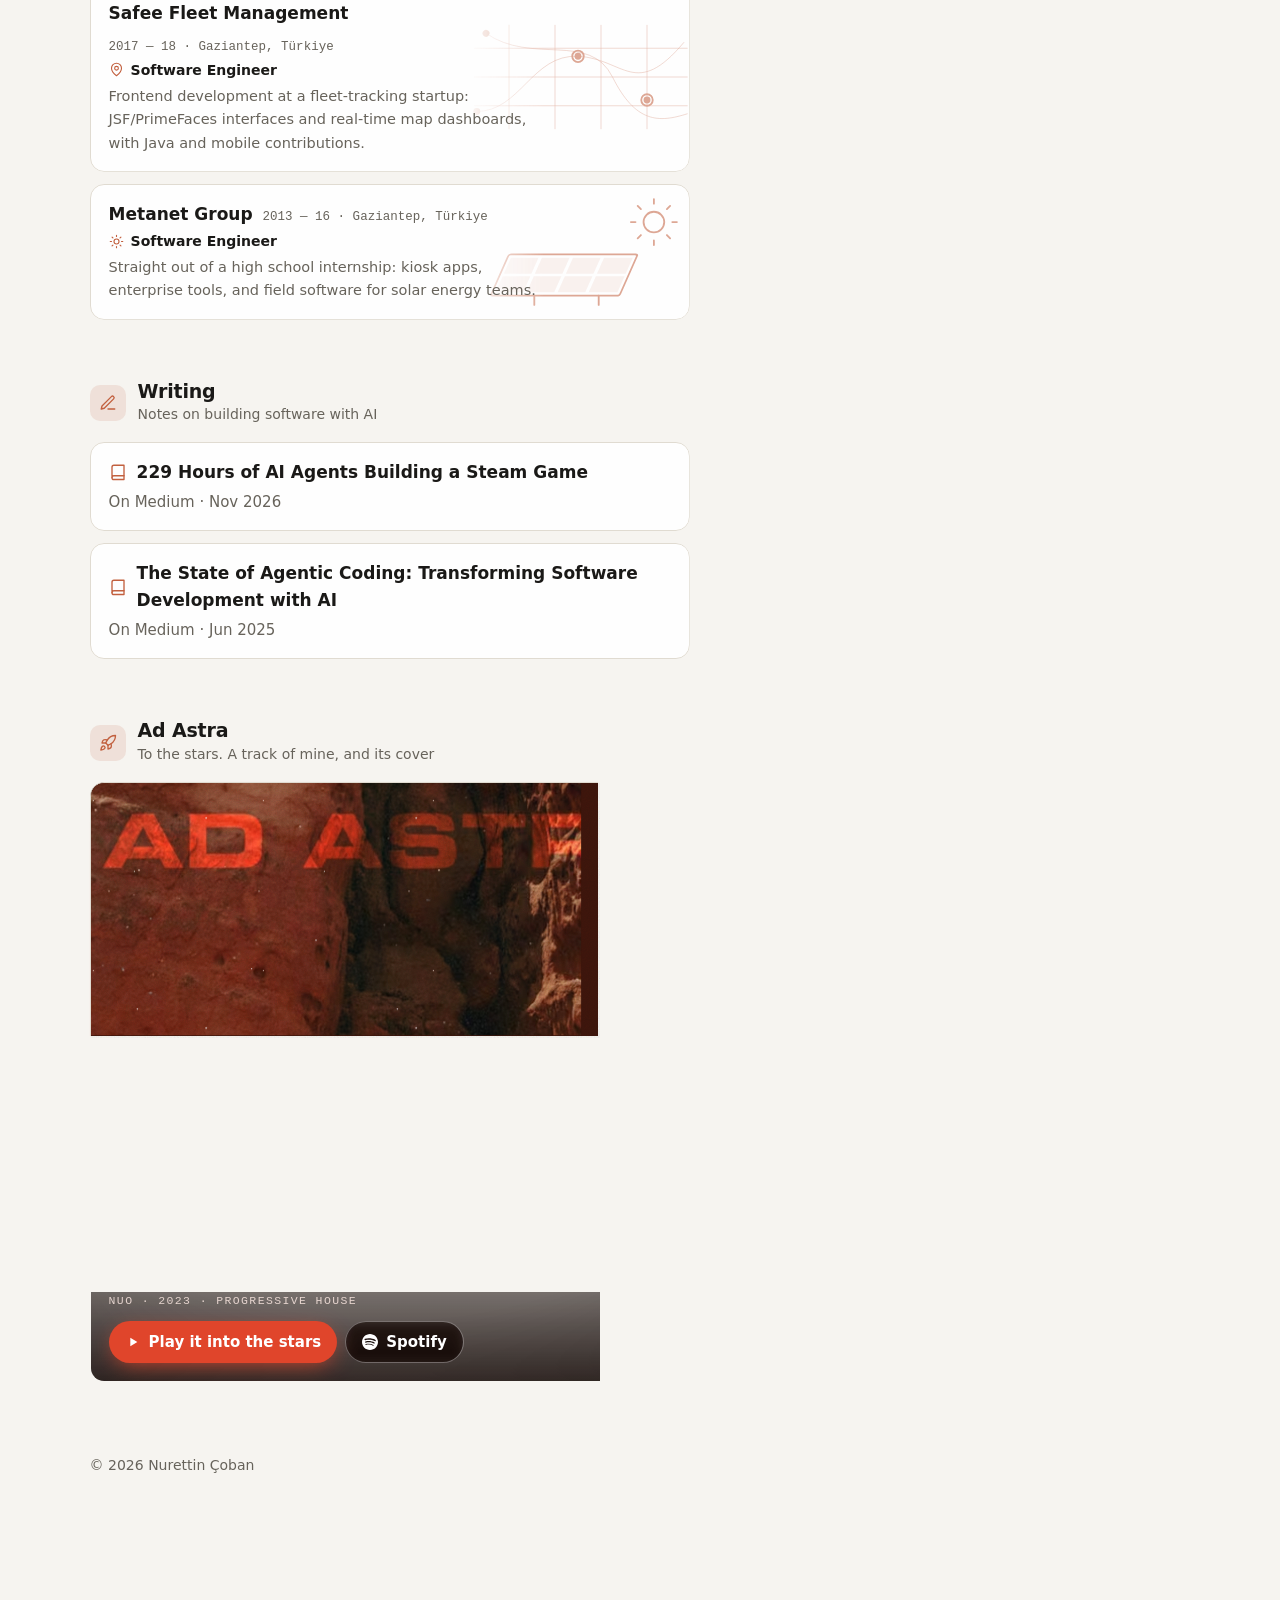
==== commit e3e38f1f: "Ad Astra: the cover art as a section of its own, and in the dock The cover, NUO's own artwork, now s" ====
--- a/index.html
+++ b/index.html
@@ -59,6 +59,7 @@
   <symbol id="i-doc" viewBox="0 0 24 24"><path d="M14 2H6a2 2 0 0 0-2 2v16a2 2 0 0 0 2 2h12a2 2 0 0 0 2-2V8z"/><path d="M14 2v6h6M8 13h8M8 17h5"/></symbol>
   <symbol id="i-diff" viewBox="0 0 24 24"><path d="M12 3v8M8 7h8M8 17h8"/><rect x="3" y="3" width="18" height="18" rx="3"/></symbol>
   <symbol id="i-bowl" viewBox="0 0 24 24"><path d="M3 11h18M5 11a7 7 0 0 1 14 0M4 15h16M5 15v2a2 2 0 0 0 2 2h10a2 2 0 0 0 2-2v-2"/></symbol>
+  <symbol id="i-rocket" viewBox="0 0 24 24"><path d="M4.5 16.5c-1.5 1.26-2 5-2 5s3.74-.5 5-2c.71-.84.7-2.13-.09-2.91a2.18 2.18 0 0 0-2.91-.09z"/><path d="m12 15-3-3a22 22 0 0 1 2-3.95A12.88 12.88 0 0 1 22 2c0 2.72-.78 7.5-6 11a22.35 22.35 0 0 1-4 2z"/><path d="M9 12H4s.55-3.03 2-4c1.62-1.08 5 0 5 0M12 15v5s3.03-.55 4-2c1.08-1.62 0-5 0-5"/></symbol>
   <symbol id="i-sun" viewBox="0 0 24 24"><circle cx="12" cy="12" r="4"/><path d="M12 2v2M12 20v2M4.9 4.9l1.4 1.4M17.7 17.7l1.4 1.4M2 12h2M20 12h2M4.9 19.1l1.4-1.4M17.7 6.3l1.4-1.4"/></symbol>
   <symbol id="i-moon" viewBox="0 0 24 24"><path d="M21 12.8A9 9 0 1 1 11.2 3a7 7 0 0 0 9.8 9.8z"/></symbol>
 </svg>
@@ -81,7 +82,7 @@
   </div>
   <div class="mini" id="track">
     <button class="cover" id="play" type="button" aria-label="Play Ad Astra by NUO">
-      <img src="https://i.ytimg.com/vi/5mYk19IsFmE/hqdefault.jpg" alt="" width="480" height="360" decoding="async">
+      <img src="assets/img/ad-astra-240.webp" alt="" width="240" height="240" decoding="async">
       <span class="play-icon" aria-hidden="true"><svg viewBox="0 0 24 24"><path d="M8 5.5v13l10.5-6.5z"/></svg></span>
     </button>
     <div class="mini-text">
@@ -256,6 +257,31 @@
     </div>
   </section>
 
+  <!-- Ad Astra: the cover art, NUO's own. The picture drifts against the scroll and
+       leans toward the pointer (adastra.js); film grain and the sky's stars sit over it. -->
+  <section class="sec rise" style="--i:7" aria-labelledby="ad-astra-h">
+    <div class="sec-head">
+      <span class="sec-ico"><svg class="ico" aria-hidden="true"><use href="#i-rocket"/></svg></span>
+      <div><h2 id="ad-astra-h">Ad Astra</h2><p class="sec-sub">To the stars. A track of mine, and its cover</p></div>
+    </div>
+    <figure class="astra" id="astra">
+      <picture>
+        <source type="image/avif" srcset="assets/img/ad-astra-640.avif 640w, assets/img/ad-astra-1200.avif 1200w" sizes="(min-width: 640px) 600px, 100vw">
+        <source type="image/webp" srcset="assets/img/ad-astra-640.webp 640w, assets/img/ad-astra-1200.webp 1200w" sizes="(min-width: 640px) 600px, 100vw">
+        <img src="assets/img/ad-astra-640.jpg" alt="Cover of Ad Astra by NUO: an astronaut in a white suit stands on red Martian rock beneath the title in red letters." width="640" height="640" data-zoom="1.08" loading="lazy" decoding="async">
+      </picture>
+      <span class="astra-dust" aria-hidden="true"></span>
+      <span class="astra-grain" aria-hidden="true"></span>
+      <figcaption class="astra-cap">
+        <span class="astra-kicker mono">NUO · 2023 · Progressive House</span>
+        <span class="astra-actions">
+          <button class="astra-play" id="astra-play" type="button"><svg viewBox="0 0 24 24" aria-hidden="true"><path d="M8 5.5v13l10.5-6.5z"/></svg>Play it into the stars</button>
+          <a href="https://open.spotify.com/track/0aJGy8y6adeTeD7F0crBIW" target="_blank" rel="noopener"><svg aria-hidden="true"><use href="#i-spotify"/></svg>Spotify</a>
+        </span>
+      </figcaption>
+    </figure>
+  </section>
+
   <footer>© <span id="year">2026</span> Nurettin Çoban</footer>
 </main>
 
--- a/assets/css/site.css
+++ b/assets/css/site.css
@@ -163,8 +163,8 @@
   box-shadow: 0 10px 30px color-mix(in srgb, #000 22%, transparent);
 }
 .cover { position: relative; width: 120px; aspect-ratio: 1; padding: 0; border: 0; border-radius: 10px; overflow: hidden; cursor: pointer; background: #000; }
-.cover img { width: 100%; height: 100%; object-fit: cover; transform: scale(1.36); transition: transform .5s ease; display: block; }
-.cover:hover img { transform: scale(1.45); }
+.cover img { width: 100%; height: 100%; object-fit: cover; transition: transform .5s ease; display: block; }
+.cover:hover img { transform: scale(1.08); }
 .play-icon { position: absolute; inset: 0; display: grid; place-items: center; background: radial-gradient(circle, rgba(0,0,0,.1), rgba(0,0,0,.45)); }
 .play-icon svg { width: 38px; height: 38px; fill: #fff; filter: drop-shadow(0 2px 8px rgba(0,0,0,.5)); transition: transform .2s; }
 .cover:hover .play-icon svg { transform: scale(1.12); }
@@ -252,6 +252,77 @@
 .s-cell { animation: cell 3.2s ease-in-out infinite; opacity: .15; }
 @keyframes cell { 0%, 100% { opacity: .15; } 30% { opacity: .85; } }
 
+/* ---- Ad Astra: the cover art as a window onto Mars. The picture is drawn 8% larger
+   than its frame (data-zoom in the HTML, which the galaxy's cover burst reads) so it
+   can drift: --py follows the scroll, --mx/--my the pointer (adastra.js). Over it, the
+   sky's dust twinkles and a film grain shivers, both only while it is on screen. */
+.astra {
+  --py: 0; --mx: 0; --my: 0; --mars: #e0452b;
+  position: relative; margin: 0; aspect-ratio: 1; overflow: hidden; pointer-events: auto;
+  border-radius: 14px; clip-path: inset(0 round 14px); border: 1px solid var(--border); background: #3a140b;
+  box-shadow: 0 24px 60px -24px color-mix(in srgb, var(--mars) 55%, transparent);
+  isolation: isolate;
+}
+.astra picture { position: absolute; inset: 0; display: block; }
+.astra img {
+  width: 100%; height: 100%; object-fit: cover; display: block;
+  transform: translate3d(calc(var(--mx) * -10px), calc(var(--py) * -3.2% + var(--my) * -10px), 0) scale(1.08);
+  filter: saturate(1.02) contrast(1.02); transition: filter .6s ease;
+}
+.astra:hover img { filter: saturate(1.18) contrast(1.06); }
+/* the vignette, and a dusk at the bottom for the caption */
+.astra::after {
+  content: ""; position: absolute; inset: 0; pointer-events: none; z-index: 2;
+  background:
+    radial-gradient(120% 90% at 50% 40%, transparent 55%, rgba(10, 2, 0, .45)),
+    linear-gradient(to top, rgba(14, 3, 0, .82), rgba(14, 3, 0, .35) 26%, transparent 42%);
+}
+.astra-dust, .astra-grain { position: absolute; pointer-events: none; z-index: 1; }
+/* dust and far stars drifting over the rock, a little faster than the picture */
+.astra-dust {
+  inset: -20%; opacity: .75; mix-blend-mode: screen;
+  background:
+    radial-gradient(1.4px 1.4px at 12% 18%, #fff, transparent), radial-gradient(1px 1px at 72% 12%, #ffe9dc, transparent),
+    radial-gradient(1.2px 1.2px at 38% 64%, #fff, transparent), radial-gradient(1px 1px at 86% 48%, #fff, transparent),
+    radial-gradient(1.6px 1.6px at 56% 30%, #ffd9c7, transparent), radial-gradient(1px 1px at 22% 82%, #fff, transparent),
+    radial-gradient(1.2px 1.2px at 64% 88%, #fff, transparent), radial-gradient(1px 1px at 92% 74%, #ffe9dc, transparent);
+  background-size: 210px 210px, 170px 170px, 250px 250px, 190px 190px, 300px 300px, 230px 230px, 260px 260px, 150px 150px;
+  transform: translate3d(calc(var(--mx) * -30px), calc(var(--py) * -14% + var(--my) * -30px), 0);
+  animation: twinkle 5s ease-in-out infinite alternate paused;
+}
+@keyframes twinkle { 0% { opacity: .35; } 100% { opacity: .85; } }
+.astra-grain {
+  inset: -50%; opacity: .2; mix-blend-mode: overlay;
+  background: url("data:image/svg+xml,%3Csvg xmlns='http://www.w3.org/2000/svg' width='160' height='160'%3E%3Cfilter id='n'%3E%3CfeTurbulence type='fractalNoise' baseFrequency='.9' numOctaves='2' stitchTiles='stitch'/%3E%3C/filter%3E%3Crect width='100%25' height='100%25' filter='url(%23n)'/%3E%3C/svg%3E");
+  animation: grain .9s steps(6) infinite paused;
+}
+@keyframes grain {
+  0% { transform: translate(0, 0); } 20% { transform: translate(-6%, 4%); } 40% { transform: translate(5%, -7%); }
+  60% { transform: translate(-3%, 8%); } 80% { transform: translate(7%, 2%); } 100% { transform: translate(-2%, -4%); }
+}
+.astra.live .astra-dust, .astra.live .astra-grain { animation-play-state: running; }
+.astra-cap {
+  position: absolute; left: 0; right: 0; bottom: 0; z-index: 3; padding: 18px;
+  display: flex; flex-direction: column; gap: 10px; color: #fff;
+}
+.astra-kicker { font-size: 11.5px; letter-spacing: .12em; text-transform: uppercase; color: rgba(255, 236, 228, .82); }
+.astra-actions { display: flex; flex-wrap: wrap; gap: 8px; }
+.astra-actions :is(button, a) {
+  display: inline-flex; align-items: center; gap: 8px; padding: 8px 16px; border-radius: 999px;
+  font: inherit; font-size: 15px; font-weight: 600; cursor: pointer; text-decoration: none;
+  transition: transform .2s, box-shadow .2s, background-color .2s;
+}
+.astra-actions svg { width: 16px; height: 16px; fill: currentColor; }
+.astra-play { border: 0; background: var(--mars); color: #fff; box-shadow: 0 6px 22px -6px rgba(224, 69, 43, .9); }
+.astra-play:hover:not(:disabled) { transform: translateY(-2px); box-shadow: 0 10px 28px -6px rgba(224, 69, 43, 1); }
+.astra-play:disabled { cursor: default; opacity: .9; }
+.astra-actions a { border: 1px solid rgba(255, 255, 255, .35); color: #fff; background: rgba(20, 6, 2, .35); backdrop-filter: blur(6px); -webkit-backdrop-filter: blur(6px); }
+.astra-actions a:hover { transform: translateY(-2px); background: rgba(20, 6, 2, .55); }
+/* while the track plays, the frame breathes on the kick (122 BPM) */
+.astra.playing { animation: kick calc(60s / 122) ease-out infinite; }
+@keyframes kick { 0% { box-shadow: 0 24px 70px -18px rgba(224, 69, 43, .95); } 70%, 100% { box-shadow: 0 24px 60px -24px rgba(224, 69, 43, .55); } }
+@media (max-width: 520px) { .astra-cap { padding: 14px; } .astra-actions :is(button, a) { font-size: 14px; padding: 7px 14px; } }
+
 footer { margin-top: 72px; color: var(--muted); font-size: 14px; }
 
 /* entrance: built by the drone swarm (swarm.js); without it, each block rises in */
@@ -265,6 +336,9 @@
   .rise { animation: none; opacity: 1; transform: none; }
   .card, .theme, .links a, .links button { transition: none; }
   .mini.playing .cover { animation: none; }
+  .astra img { transform: scale(1.08); }
+  .astra-dust { transform: none; }
+  .astra-grain, .astra-dust, .astra.playing { animation: none; }
   .scene * { animation: none !important; }
   .s-ticket, .s-steam { opacity: 1; }
 }
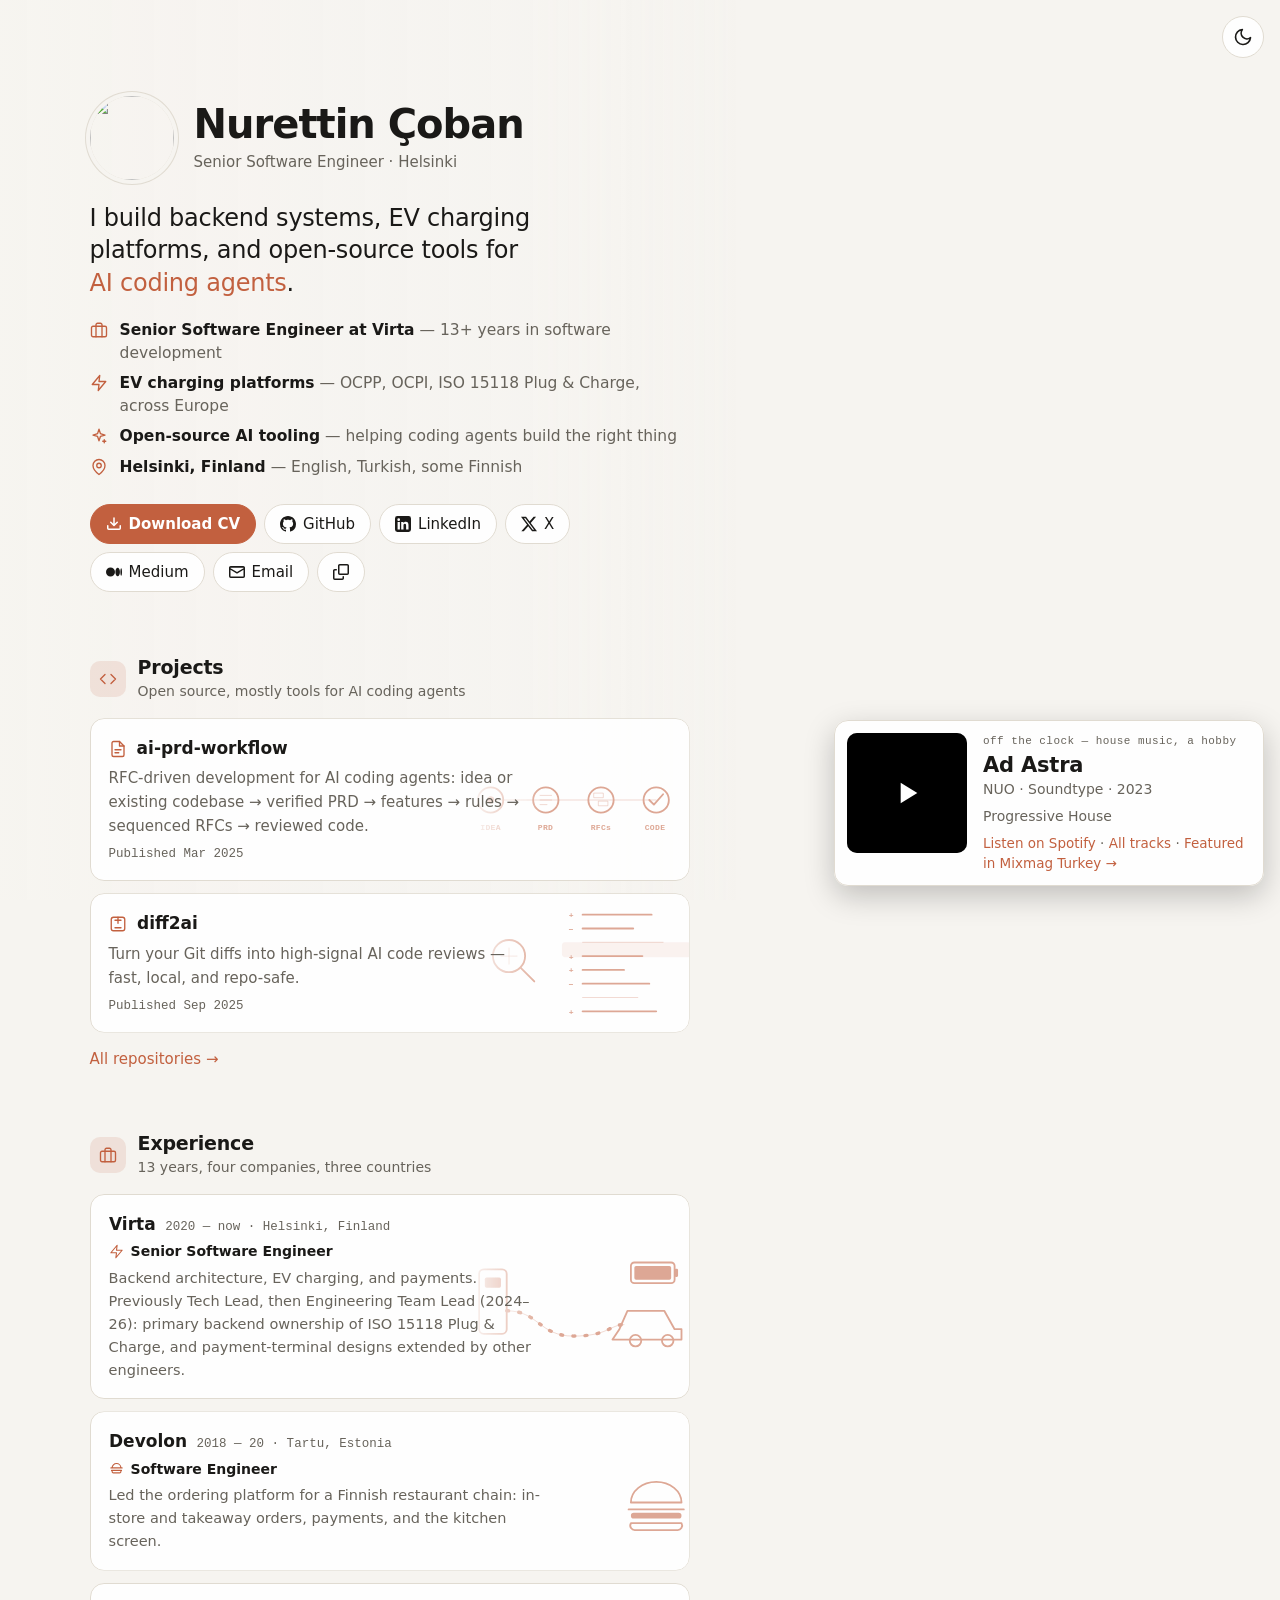
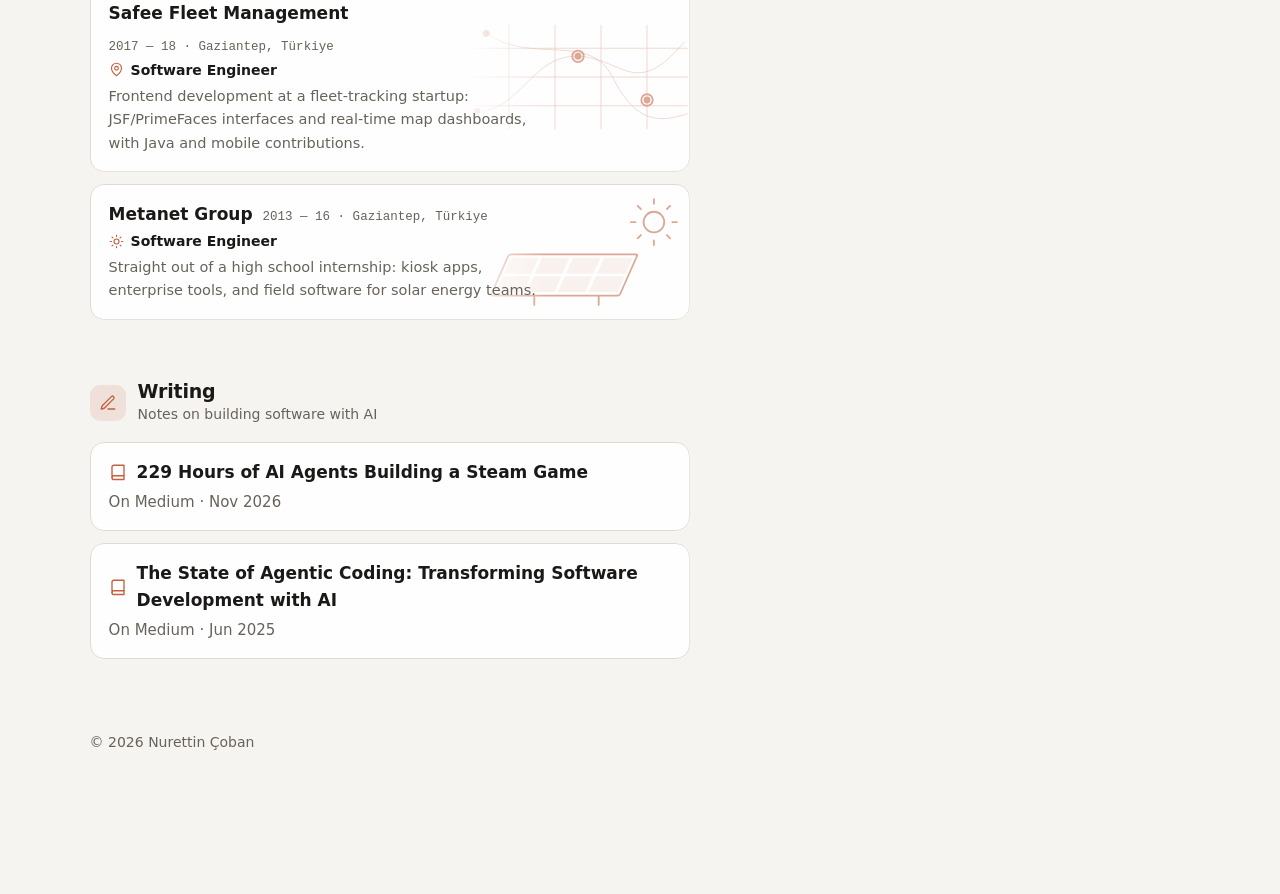
==== commit 6484368d: "Mars takes the galaxy's place: the Ad Astra cover as a canyon you can play The cover is cut into roc" ====
--- a/index.html
+++ b/index.html
@@ -28,11 +28,12 @@
   "three/addons/": "https://cdn.jsdelivr.net/npm/three@0.170.0/examples/jsm/"
 } }
 </script>
-<!-- The galaxy's code starts downloading while the page is still being read
-     (after the import map, which must come before any module fetch). -->
+<!-- Mars's code and its largest picture start downloading while the page is still being
+     read (after the import map, which must come before any module fetch). -->
 <link rel="modulepreload" href="https://cdn.jsdelivr.net/npm/three@0.170.0/build/three.module.min.js">
-<link rel="modulepreload" href="https://cdn.jsdelivr.net/npm/three@0.170.0/examples/jsm/misc/GPUComputationRenderer.js">
-<link rel="modulepreload" href="assets/js/galaxy/index.js">
+<link rel="modulepreload" href="assets/js/mars/index.js">
+<link rel="modulepreload" href="assets/js/mars/scene.js">
+<link rel="preload" as="image" type="image/webp" href="assets/img/mars/wall.webp" crossorigin>
 <link rel="preconnect" href="https://avatars.githubusercontent.com">
 <link rel="preconnect" href="https://api.github.com" crossorigin>
 </head>
@@ -59,14 +60,13 @@
   <symbol id="i-doc" viewBox="0 0 24 24"><path d="M14 2H6a2 2 0 0 0-2 2v16a2 2 0 0 0 2 2h12a2 2 0 0 0 2-2V8z"/><path d="M14 2v6h6M8 13h8M8 17h5"/></symbol>
   <symbol id="i-diff" viewBox="0 0 24 24"><path d="M12 3v8M8 7h8M8 17h8"/><rect x="3" y="3" width="18" height="18" rx="3"/></symbol>
   <symbol id="i-bowl" viewBox="0 0 24 24"><path d="M3 11h18M5 11a7 7 0 0 1 14 0M4 15h16M5 15v2a2 2 0 0 0 2 2h10a2 2 0 0 0 2-2v-2"/></symbol>
-  <symbol id="i-rocket" viewBox="0 0 24 24"><path d="M4.5 16.5c-1.5 1.26-2 5-2 5s3.74-.5 5-2c.71-.84.7-2.13-.09-2.91a2.18 2.18 0 0 0-2.91-.09z"/><path d="m12 15-3-3a22 22 0 0 1 2-3.95A12.88 12.88 0 0 1 22 2c0 2.72-.78 7.5-6 11a22.35 22.35 0 0 1-4 2z"/><path d="M9 12H4s.55-3.03 2-4c1.62-1.08 5 0 5 0M12 15v5s3.03-.55 4-2c1.08-1.62 0-5 0-5"/></symbol>
   <symbol id="i-sun" viewBox="0 0 24 24"><circle cx="12" cy="12" r="4"/><path d="M12 2v2M12 20v2M4.9 4.9l1.4 1.4M17.7 17.7l1.4 1.4M2 12h2M20 12h2M4.9 19.1l1.4-1.4M17.7 6.3l1.4-1.4"/></symbol>
   <symbol id="i-moon" viewBox="0 0 24 24"><path d="M21 12.8A9 9 0 1 1 11.2 3a7 7 0 0 0 9.8 9.8z"/></symbol>
 </svg>
 
-<!-- The sky: the galaxy, and the surface you draw on. -->
+<!-- The sky: Mars, from the Ad Astra cover, and the surface you draw on. -->
 <div class="sky" id="sky">
-  <canvas id="bg" aria-label="A simulated galaxy. Draw in it and it plays Ad Astra."></canvas>
+  <canvas id="bg" aria-label="The Ad Astra cover as a canyon on Mars: an astronaut between red rock walls. Draw in it and it plays Ad Astra."></canvas>
 </div>
 <div class="veil" aria-hidden="true"></div>
 
@@ -74,7 +74,7 @@
      player for Ad Astra (a hobby). Its YouTube player opens inside it. -->
 <aside class="dock" id="dock" aria-label="Music">
   <div class="hud" id="hud">
-    <span class="cue mono" id="hud-cue">draw in the stars</span>
+    <span class="cue mono" id="hud-cue">draw in the dust</span>
     <button class="sound" id="sound" type="button" aria-pressed="true" aria-label="Mute">
       <svg class="on" viewBox="0 0 24 24" aria-hidden="true"><path d="M11 5 6 9H3v6h3l5 4z"/><path d="M15.5 8.5a5 5 0 0 1 0 7M18.5 5.5a9 9 0 0 1 0 13"/></svg>
       <svg class="off" viewBox="0 0 24 24" aria-hidden="true"><path d="M11 5 6 9H3v6h3l5 4z"/><path d="m16 9 5 6M21 9l-5 6"/></svg>
@@ -82,7 +82,7 @@
   </div>
   <div class="mini" id="track">
     <button class="cover" id="play" type="button" aria-label="Play Ad Astra by NUO">
-      <img src="assets/img/ad-astra-240.webp" alt="" width="240" height="240" decoding="async">
+      <img src="https://i.ytimg.com/vi/5mYk19IsFmE/hqdefault.jpg" alt="" width="480" height="360" decoding="async">
       <span class="play-icon" aria-hidden="true"><svg viewBox="0 0 24 24"><path d="M8 5.5v13l10.5-6.5z"/></svg></span>
     </button>
     <div class="mini-text">
@@ -257,31 +257,6 @@
     </div>
   </section>
 
-  <!-- Ad Astra: the cover art, NUO's own. The picture drifts against the scroll and
-       leans toward the pointer (adastra.js); film grain and the sky's stars sit over it. -->
-  <section class="sec rise" style="--i:7" aria-labelledby="ad-astra-h">
-    <div class="sec-head">
-      <span class="sec-ico"><svg class="ico" aria-hidden="true"><use href="#i-rocket"/></svg></span>
-      <div><h2 id="ad-astra-h">Ad Astra</h2><p class="sec-sub">To the stars. A track of mine, and its cover</p></div>
-    </div>
-    <figure class="astra" id="astra">
-      <picture>
-        <source type="image/avif" srcset="assets/img/ad-astra-640.avif 640w, assets/img/ad-astra-1200.avif 1200w" sizes="(min-width: 640px) 600px, 100vw">
-        <source type="image/webp" srcset="assets/img/ad-astra-640.webp 640w, assets/img/ad-astra-1200.webp 1200w" sizes="(min-width: 640px) 600px, 100vw">
-        <img src="assets/img/ad-astra-640.jpg" alt="Cover of Ad Astra by NUO: an astronaut in a white suit stands on red Martian rock beneath the title in red letters." width="640" height="640" data-zoom="1.08" loading="lazy" decoding="async">
-      </picture>
-      <span class="astra-dust" aria-hidden="true"></span>
-      <span class="astra-grain" aria-hidden="true"></span>
-      <figcaption class="astra-cap">
-        <span class="astra-kicker mono">NUO · 2023 · Progressive House</span>
-        <span class="astra-actions">
-          <button class="astra-play" id="astra-play" type="button"><svg viewBox="0 0 24 24" aria-hidden="true"><path d="M8 5.5v13l10.5-6.5z"/></svg>Play it into the stars</button>
-          <a href="https://open.spotify.com/track/0aJGy8y6adeTeD7F0crBIW" target="_blank" rel="noopener"><svg aria-hidden="true"><use href="#i-spotify"/></svg>Spotify</a>
-        </span>
-      </figcaption>
-    </figure>
-  </section>
-
   <footer>© <span id="year">2026</span> Nurettin Çoban</footer>
 </main>
 
--- a/assets/css/site.css
+++ b/assets/css/site.css
@@ -1,6 +1,6 @@
 /* nurettincoban.github.io — all styles.
-   Colours are tokens on :root, redefined for dark mode; the galaxy and the overlay
-   read --accent and --dot-far from here, so a theme change reaches the stars too. */
+   Colours are tokens on :root, redefined for dark mode; Mars and the overlay read
+   --bg and --accent from here, so a theme change reaches them too. */
 
 :root {
   --bg: #f6f4f0; --text: #1a1917; --muted: #67635b; --border: #e0dbd1;
@@ -70,10 +70,19 @@
 @media (min-width: 1000px) {
   .sky { position: fixed; inset: 0; height: auto; }
   .sky::after { display: none; }
-  /* Dim the sky under the text column, so the words never compete with the stars. */
+  /* Dim Mars under the text column, so the words never compete with the rock. The
+     light theme lays a thicker, wider haze: dark text needs more of it than light. */
   .veil {
     display: block; position: fixed; inset: 0; z-index: 1; pointer-events: none;
+    background: linear-gradient(90deg, color-mix(in srgb, var(--bg) 93%, transparent) 0, color-mix(in srgb, var(--bg) 88%, transparent) 42%, transparent 58%);
+  }
+  :root[data-theme="dark"] .veil {
     background: linear-gradient(90deg, color-mix(in srgb, var(--bg) 82%, transparent) 0, color-mix(in srgb, var(--bg) 55%, transparent) 36%, transparent 52%);
+  }
+  @media (prefers-color-scheme: dark) {
+    :root:not([data-theme="light"]) .veil {
+      background: linear-gradient(90deg, color-mix(in srgb, var(--bg) 82%, transparent) 0, color-mix(in srgb, var(--bg) 55%, transparent) 36%, transparent 52%);
+    }
   }
   main { margin: 0 0 0 max(48px, 7vw); padding: 96px 0 140px; }
 }
@@ -163,8 +172,8 @@
   box-shadow: 0 10px 30px color-mix(in srgb, #000 22%, transparent);
 }
 .cover { position: relative; width: 120px; aspect-ratio: 1; padding: 0; border: 0; border-radius: 10px; overflow: hidden; cursor: pointer; background: #000; }
-.cover img { width: 100%; height: 100%; object-fit: cover; transition: transform .5s ease; display: block; }
-.cover:hover img { transform: scale(1.08); }
+.cover img { width: 100%; height: 100%; object-fit: cover; transform: scale(1.36); transition: transform .5s ease; display: block; }
+.cover:hover img { transform: scale(1.45); }
 .play-icon { position: absolute; inset: 0; display: grid; place-items: center; background: radial-gradient(circle, rgba(0,0,0,.1), rgba(0,0,0,.45)); }
 .play-icon svg { width: 38px; height: 38px; fill: #fff; filter: drop-shadow(0 2px 8px rgba(0,0,0,.5)); transition: transform .2s; }
 .cover:hover .play-icon svg { transform: scale(1.12); }
@@ -252,77 +261,6 @@
 .s-cell { animation: cell 3.2s ease-in-out infinite; opacity: .15; }
 @keyframes cell { 0%, 100% { opacity: .15; } 30% { opacity: .85; } }
 
-/* ---- Ad Astra: the cover art as a window onto Mars. The picture is drawn 8% larger
-   than its frame (data-zoom in the HTML, which the galaxy's cover burst reads) so it
-   can drift: --py follows the scroll, --mx/--my the pointer (adastra.js). Over it, the
-   sky's dust twinkles and a film grain shivers, both only while it is on screen. */
-.astra {
-  --py: 0; --mx: 0; --my: 0; --mars: #e0452b;
-  position: relative; margin: 0; aspect-ratio: 1; overflow: hidden; pointer-events: auto;
-  border-radius: 14px; clip-path: inset(0 round 14px); border: 1px solid var(--border); background: #3a140b;
-  box-shadow: 0 24px 60px -24px color-mix(in srgb, var(--mars) 55%, transparent);
-  isolation: isolate;
-}
-.astra picture { position: absolute; inset: 0; display: block; }
-.astra img {
-  width: 100%; height: 100%; object-fit: cover; display: block;
-  transform: translate3d(calc(var(--mx) * -10px), calc(var(--py) * -3.2% + var(--my) * -10px), 0) scale(1.08);
-  filter: saturate(1.02) contrast(1.02); transition: filter .6s ease;
-}
-.astra:hover img { filter: saturate(1.18) contrast(1.06); }
-/* the vignette, and a dusk at the bottom for the caption */
-.astra::after {
-  content: ""; position: absolute; inset: 0; pointer-events: none; z-index: 2;
-  background:
-    radial-gradient(120% 90% at 50% 40%, transparent 55%, rgba(10, 2, 0, .45)),
-    linear-gradient(to top, rgba(14, 3, 0, .82), rgba(14, 3, 0, .35) 26%, transparent 42%);
-}
-.astra-dust, .astra-grain { position: absolute; pointer-events: none; z-index: 1; }
-/* dust and far stars drifting over the rock, a little faster than the picture */
-.astra-dust {
-  inset: -20%; opacity: .75; mix-blend-mode: screen;
-  background:
-    radial-gradient(1.4px 1.4px at 12% 18%, #fff, transparent), radial-gradient(1px 1px at 72% 12%, #ffe9dc, transparent),
-    radial-gradient(1.2px 1.2px at 38% 64%, #fff, transparent), radial-gradient(1px 1px at 86% 48%, #fff, transparent),
-    radial-gradient(1.6px 1.6px at 56% 30%, #ffd9c7, transparent), radial-gradient(1px 1px at 22% 82%, #fff, transparent),
-    radial-gradient(1.2px 1.2px at 64% 88%, #fff, transparent), radial-gradient(1px 1px at 92% 74%, #ffe9dc, transparent);
-  background-size: 210px 210px, 170px 170px, 250px 250px, 190px 190px, 300px 300px, 230px 230px, 260px 260px, 150px 150px;
-  transform: translate3d(calc(var(--mx) * -30px), calc(var(--py) * -14% + var(--my) * -30px), 0);
-  animation: twinkle 5s ease-in-out infinite alternate paused;
-}
-@keyframes twinkle { 0% { opacity: .35; } 100% { opacity: .85; } }
-.astra-grain {
-  inset: -50%; opacity: .2; mix-blend-mode: overlay;
-  background: url("data:image/svg+xml,%3Csvg xmlns='http://www.w3.org/2000/svg' width='160' height='160'%3E%3Cfilter id='n'%3E%3CfeTurbulence type='fractalNoise' baseFrequency='.9' numOctaves='2' stitchTiles='stitch'/%3E%3C/filter%3E%3Crect width='100%25' height='100%25' filter='url(%23n)'/%3E%3C/svg%3E");
-  animation: grain .9s steps(6) infinite paused;
-}
-@keyframes grain {
-  0% { transform: translate(0, 0); } 20% { transform: translate(-6%, 4%); } 40% { transform: translate(5%, -7%); }
-  60% { transform: translate(-3%, 8%); } 80% { transform: translate(7%, 2%); } 100% { transform: translate(-2%, -4%); }
-}
-.astra.live .astra-dust, .astra.live .astra-grain { animation-play-state: running; }
-.astra-cap {
-  position: absolute; left: 0; right: 0; bottom: 0; z-index: 3; padding: 18px;
-  display: flex; flex-direction: column; gap: 10px; color: #fff;
-}
-.astra-kicker { font-size: 11.5px; letter-spacing: .12em; text-transform: uppercase; color: rgba(255, 236, 228, .82); }
-.astra-actions { display: flex; flex-wrap: wrap; gap: 8px; }
-.astra-actions :is(button, a) {
-  display: inline-flex; align-items: center; gap: 8px; padding: 8px 16px; border-radius: 999px;
-  font: inherit; font-size: 15px; font-weight: 600; cursor: pointer; text-decoration: none;
-  transition: transform .2s, box-shadow .2s, background-color .2s;
-}
-.astra-actions svg { width: 16px; height: 16px; fill: currentColor; }
-.astra-play { border: 0; background: var(--mars); color: #fff; box-shadow: 0 6px 22px -6px rgba(224, 69, 43, .9); }
-.astra-play:hover:not(:disabled) { transform: translateY(-2px); box-shadow: 0 10px 28px -6px rgba(224, 69, 43, 1); }
-.astra-play:disabled { cursor: default; opacity: .9; }
-.astra-actions a { border: 1px solid rgba(255, 255, 255, .35); color: #fff; background: rgba(20, 6, 2, .35); backdrop-filter: blur(6px); -webkit-backdrop-filter: blur(6px); }
-.astra-actions a:hover { transform: translateY(-2px); background: rgba(20, 6, 2, .55); }
-/* while the track plays, the frame breathes on the kick (122 BPM) */
-.astra.playing { animation: kick calc(60s / 122) ease-out infinite; }
-@keyframes kick { 0% { box-shadow: 0 24px 70px -18px rgba(224, 69, 43, .95); } 70%, 100% { box-shadow: 0 24px 60px -24px rgba(224, 69, 43, .55); } }
-@media (max-width: 520px) { .astra-cap { padding: 14px; } .astra-actions :is(button, a) { font-size: 14px; padding: 7px 14px; } }
-
 footer { margin-top: 72px; color: var(--muted); font-size: 14px; }
 
 /* entrance: built by the drone swarm (swarm.js); without it, each block rises in */
@@ -336,9 +274,6 @@
   .rise { animation: none; opacity: 1; transform: none; }
   .card, .theme, .links a, .links button { transition: none; }
   .mini.playing .cover { animation: none; }
-  .astra img { transform: scale(1.08); }
-  .astra-dust { transform: none; }
-  .astra-grain, .astra-dust, .astra.playing { animation: none; }
   .scene * { animation: none !important; }
   .s-ticket, .s-steam { opacity: 1; }
 }
